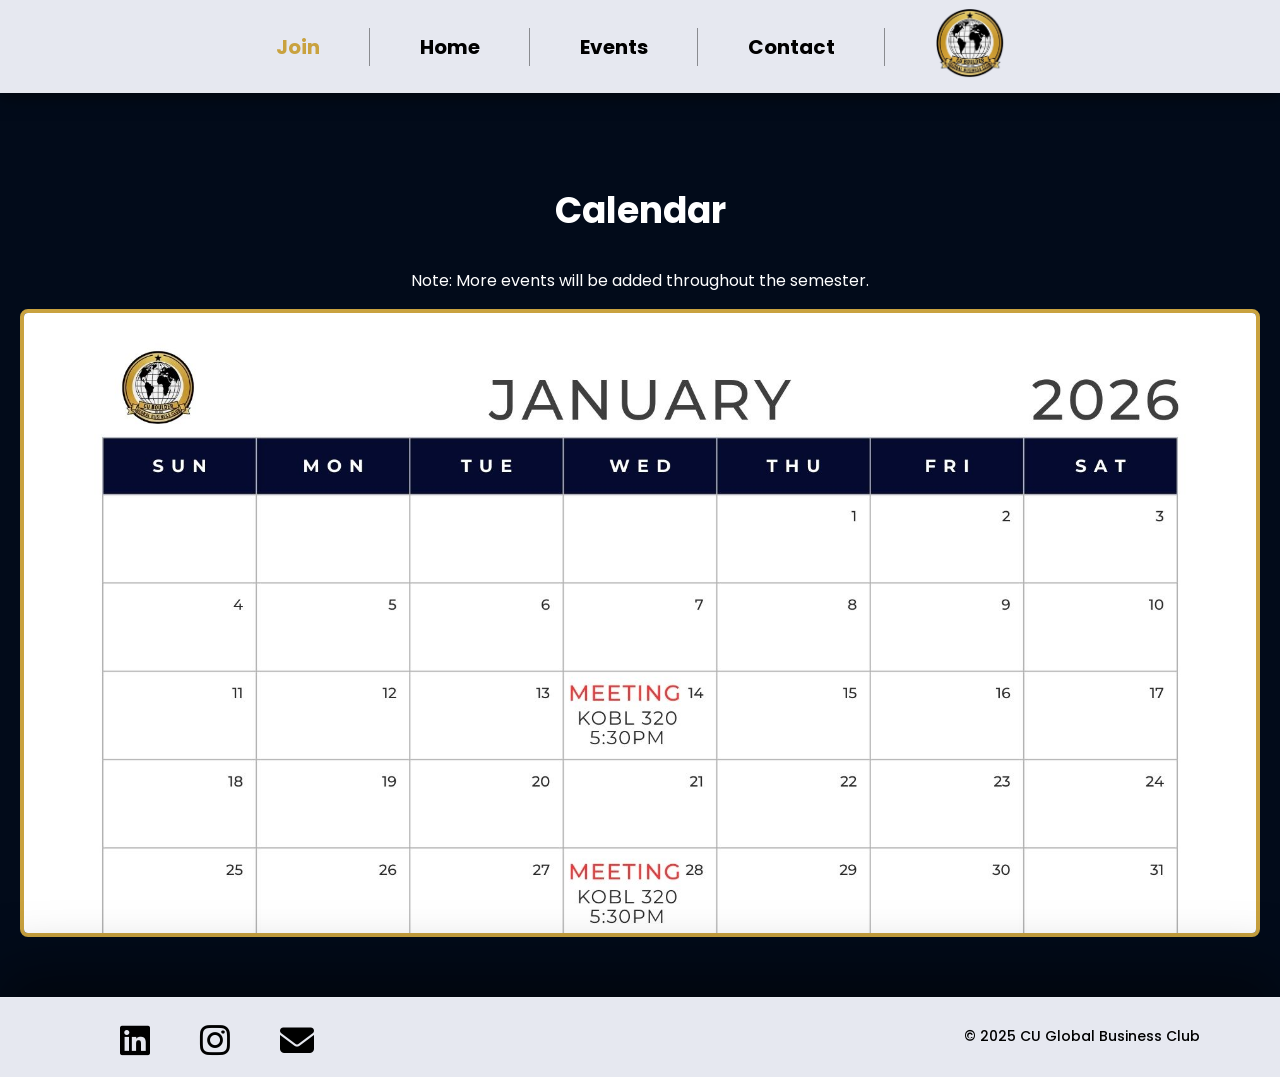
==== calendar.html @ 19621678 "Update calendar.html" ====
<!DOCTYPE html>
<html lang="en">
<head>
  <meta charset="UTF-8" />
  <meta name="viewport" content="width=device-width, initial-scale=1.0" />
  <title>Contact Us | Global Business Club</title>

  <!-- Google Fonts -->
  <link href="https://fonts.googleapis.com/css2?family=Poppins:wght@200&display=swap" rel="stylesheet">

  <!-- Font Awesome (kept for footer icons) -->
  <link rel="stylesheet" href="https://cdnjs.cloudflare.com/ajax/libs/font-awesome/6.5.0/css/all.min.css">

  <style>
    body {
      margin: 0;
      font-family: 'Poppins', sans-serif;
font-weight: 400; /* light */
      background-color: #020b1a;
    }

    /* ================= NAVBAR (UNCHANGED) ================= */
    /* NAV BAR */
   .navbar {
  background-color: #e6e8f0; /* white */
  padding: 8px 0;       /* enough padding for dropdown to clear? */
  overflow: visible;     /* IMPORTANT: allows dropdown to show outside nav */
  position: sticky;    
  top: 0; 
 z-index: 9999;
box-shadow: 0 4px 16px rgba(0, 0, 0, 0.5);
}


.navbar-items {
  list-style: none;
  margin: 0;
  padding: 0;
  display: flex;                 /* horizontal row */
  justify-content: center;       /* centers the row */
  align-items: center;           /* vertical alignment */
  gap: 100px;                     /* space between tabs + logo */
}

.navbar-items li {
  position: relative;
}

.navbar-items a {
  text-decoration: none;
  font-weight: 700;
  font-size: 20px;
  color: black;
/* Smooth hover transitions for all nav links */
  transition: opacity 0.2s ease, color 0.2s ease;
font-family: 'Poppins', sans-serif;

}

.navbar-items a.join {
  color: #c9a23f;
}

.navbar-items > li:hover > a {
  opacity: 0.65;
}

/* Vertical dividers between navbar items */
.navbar-items li:not(:last-child)::after {
  content: "";
  position: absolute;
  right: -50px;              /* half of gap (100px / 2) */
  top: 50%;
  transform: translateY(-50%);
  height: 38px;
  width: 1px;
  background-color: rgba(0, 0, 0, 0.4);
}

/* Dropdown menus */
.dropdown {
  display: none;
  position: absolute;
  top: 100%;
  left: 50%;
transform: translateX(-50%);
  background-color: #e6e8f0;
  min-width: 120px;
  box-shadow: 0 4px 8px rgba(0,0,0,0.1);
z-index: 10000;
pointer-events: auto;
}

.dropdown a {
  display: block;
  padding: 10px;
  font-size: 13px;
  color: black;
width: 100%;
box-sizing: border-box;
text-align: center;
  transition: color 0.2s ease, background-color 0.2s ease;
font-family: 'Poppins', sans-serif;
}

.dropdown a:hover {
color: #000000;       
background-color: #f5f7fa;
}

.navbar-items li:hover .dropdown {
  display: block;
}

/* Logo */
.navbar-items li.logo img {
  max-width: 70px;
  height: auto;
}


    /* ================= CALENDAR CONTENT ================= */
  .calendar-section {
  background-color: #020b1a;
  color: white;
  text-align: center;
  padding: 60px 20px;
}

.calendar-note {
  margin-top: 15px;
  font-size: 16px;
  color: #fff;
}

.calendar-section h1 {
  font-size: 36px;
  margin-bottom: 30px;
}

.calendar-container {
  max-height: 600px; /* controls the height of the scrollable box */
  overflow-y: auto;
  border: 4px solid #c9a23f; /* gold border */
  border-radius: 8px;
  padding: 10px;
  background-color: #fff; /* optional: white background for images */
  display: flex;
  flex-direction: column;
  gap: 10px; /* space between images */
}

.calendar-container img {
  width: 100%;
  height: auto;
  display: block;
}

    /* ================= FOOTER (UNCHANGED) ================= */
    .footer {
  background-color: #e6e8f0; /* white */
  color: black;
  padding: 40px 80px;
  display: flex;
  gap: 60px;
  align-items: center;
   box-shadow: 0 -25px 60px rgba(0, 0, 0, 0.5);
z-index: 2;
position: relative;
}

.footer-left {
  display: flex;
  gap: 50px;
 position: absolute;
  left: 120px;                 /* moves icons toward center */
  bottom: 10px;  
}

.footer-left a {
  color: black;
  font-size: 34px;
  transition: opacity 0.2s ease;
 cursor: pointer;
}

.footer-left a:hover {
  opacity: 0.65;
}

.footer-icons a:hover {
  opacity: 0.7;
}


.footer-right {
  position: absolute;
  right: 80px;
  bottom: 30px;

  font-size: 14px;
  font-weight: 500;
}


.fade-up {
  opacity: 0;
  transform: translateY(30px);
  transition: opacity 0.8s ease, transform 0.8s ease;
}

.fade-up.show {
  opacity: 1;
  transform: translateY(0);
}

footer::before {
  content: "";
  position: absolute;
  top: 0;
  left: 0;
  width: 100%;
  height: 1px;
  background: rgba(255, 255, 255, 0.2);
}

@media (max-width: 768px) {
  .navbar-items {
    flex-wrap: wrap;
    gap: 20px;
  }

  .navbar-items li:not(.logo)::after {
    display: none;
  }

  .navbar-items a {
    font-size: 16px;
  }

  .navbar-items li.logo img {
    max-width: 55px;
  }

  .dropdown {
    min-width: 140px;
  }

 .calendar-wrapper {
    height: 450px;
overflow: auto;
  }

.calendar-frame {
    width: 100%;
    height: 100%;
  }

  .calendar-wrapper iframe {
    width: 100%;
    height: 100%;
  }
.footer {
    flex-direction: column;
    padding: 30px 20px;
  }

  .footer-left {
    position: static;
    margin-bottom: 20px;
  }

  .footer-right {
    position: static;
    text-align: center;
  }

}

  </style>
</head>

<body>

<!-- NAV BAR -->
  <nav class="navbar">
  <ul class="navbar-items">
    <li>
  <a href="#" class="join">Join</a>
  <div class="dropdown">
    <a href="https://forms.gle/CNwmhtr8vVwqtjd76" target="_blank">Join Here</a>
  </div>
</li>
<li>
<a href="index.html">Home</a>
</li>
    <li>
      <a href="#">Events</a>
      <div class="dropdown">
        <a href="calendar.html">Calendar</a>
      </div>
    </li>
    <li>
      <a href="#" onclick="return false;">Contact</a>
      <div class="dropdown">
        <a href="contact-us.html">Contact Us</a>
        <a href="exec-board.html">Executive Board</a>
      </div>
    </li>
    <li class="logo">
      <img src="gbclogo.png" alt="Global Business Club Logo">
    </li>
  </ul>
</nav>

<!-- CALENDAR CONTENT -->
<section class="calendar-section">
  <h1>Calendar</h1>
<p class="calendar-note">
    Note: More events will be added throughout the semester.
  </p>
  <div class="calendar-container">
    <img src="calimages/calendar-january.jpg" alt="January">
    <img src="calimages/calendar-february.jpg" alt="February">
    <img src="calimages/calendar-march.jpg" alt="March">
    <img src="calimages/calendar-april.jpg" alt="April">
  </div>

</section>



<!-- FOOTER -->
<footer class="footer">
  <div class="footer-left">
    <a href="https://www.linkedin.com/company/global-business-club-cu-boulder/posts/?feedView=all" target="_blank">
      <i class="fa-brands fa-linkedin"></i>
    </a>

    <a href="https://www.instagram.com/globalbusinesscu/" target="_blank">
      <i class="fa-brands fa-instagram"></i>
    </a>

    <a href="mailto:global.business@colorado.edu">
      <i class="fa-solid fa-envelope"></i>
    </a>
  </div>

  <div class="footer-right">
    © 2025 CU Global Business Club
  </div>
</footer>

<script>
  const form = document.getElementById('contactForm');
  const thankYou = document.getElementById('thank-you');

  form.addEventListener('submit', function(e) {
    e.preventDefault(); // stop the page from reloading

    const formData = new FormData(form);

    fetch('https://formspree.io/f/xojvgvbp', {
      method: 'POST',
      body: formData,
      headers: {
        'Accept': 'application/json'
      }
    })
    .then(response => {
      if (response.ok) {
        thankYou.style.display = 'block'; // show thank you message
        form.reset(); // clear the fields
      } else {
        alert("Oops! There was a problem submitting your form.");
      }
    })
    .catch(error => {
      alert("Oops! There was a problem submitting your form.");
    });
  });
</script>


</body>
</html>
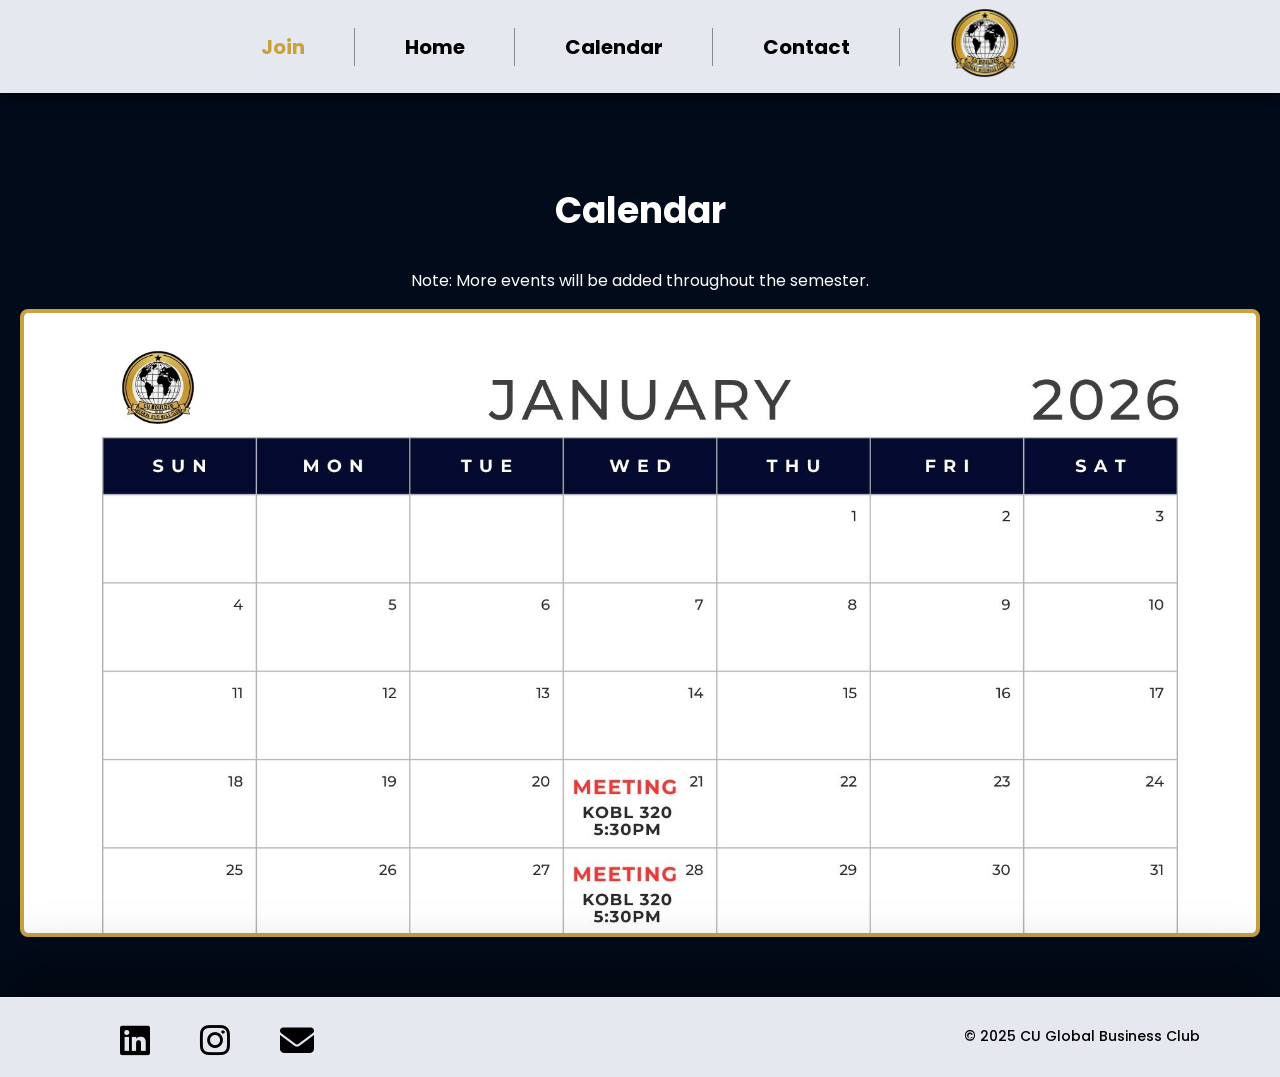
==== commit f5129fa0: "Update calendar.html" ====
--- a/calendar.html
+++ b/calendar.html
@@ -10,6 +10,8 @@
 
   <!-- Font Awesome (kept for footer icons) -->
   <link rel="stylesheet" href="https://cdnjs.cloudflare.com/ajax/libs/font-awesome/6.5.0/css/all.min.css">
+
+<link rel="icon" type="image/png" href="gbclogo.png">
 
   <style>
     body {
@@ -295,11 +297,8 @@
 <a href="index.html">Home</a>
 </li>
     <li>
-      <a href="#">Events</a>
-      <div class="dropdown">
-        <a href="calendar.html">Calendar</a>
-      </div>
-    </li>
+      <a href="calendar.html">Calendar</a>
+        </li>
     <li>
       <a href="#" onclick="return false;">Contact</a>
       <div class="dropdown">
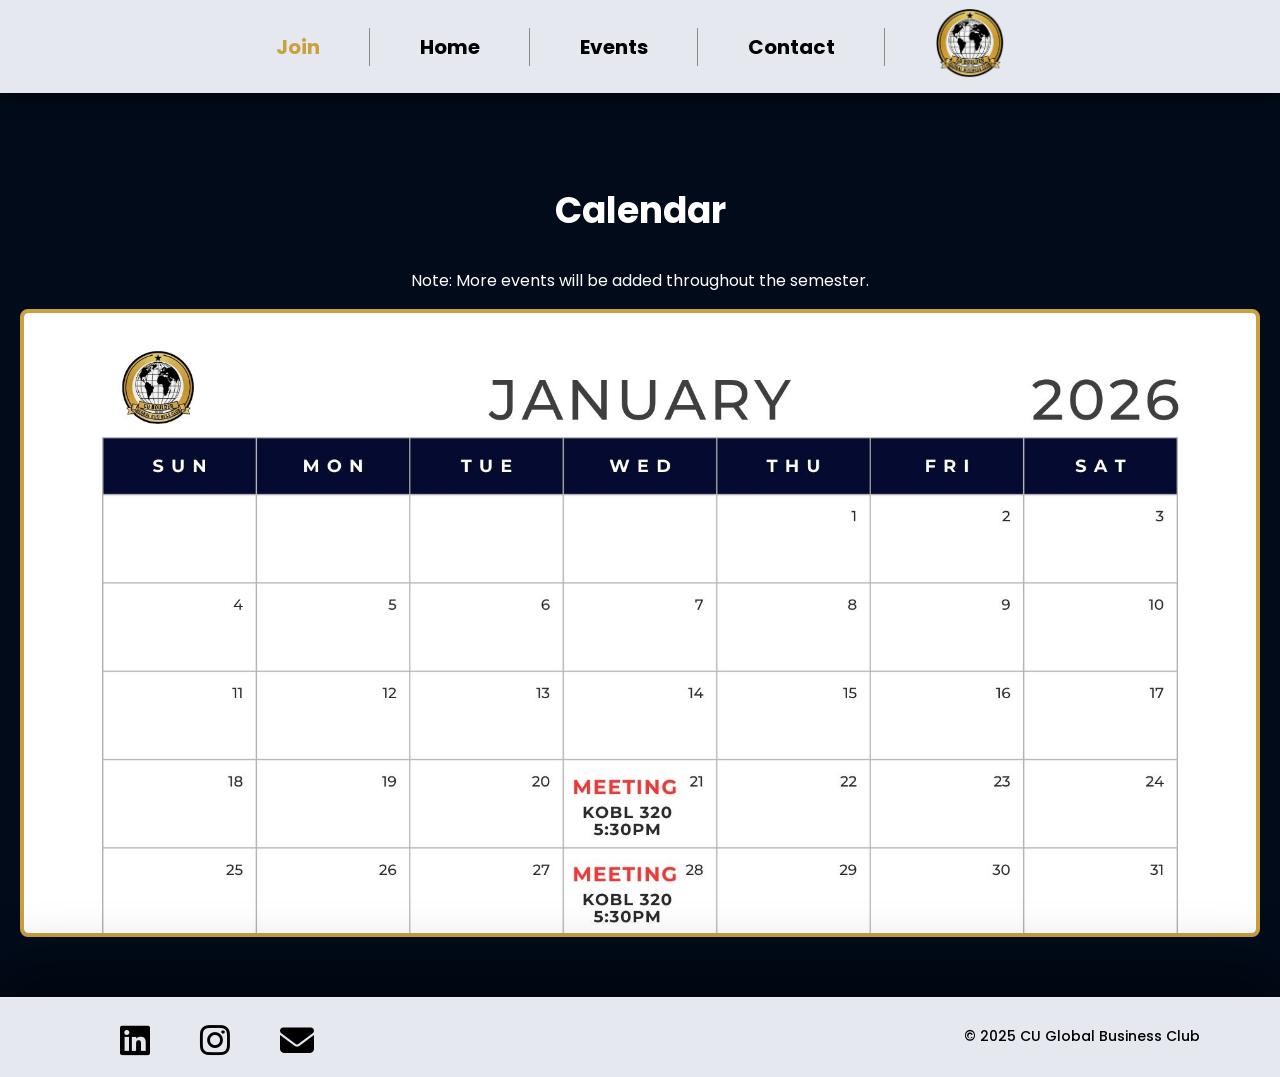
==== commit e9c1257c: "Update calendar.html" ====
--- a/calendar.html
+++ b/calendar.html
@@ -297,7 +297,10 @@
 <a href="index.html">Home</a>
 </li>
     <li>
-      <a href="calendar.html">Calendar</a>
+      <a href="#">Events</a>      
+      <div class="dropdown">
+        <a href="calendar.html">Calendar</a>
+      </div>
         </li>
     <li>
       <a href="#" onclick="return false;">Contact</a>
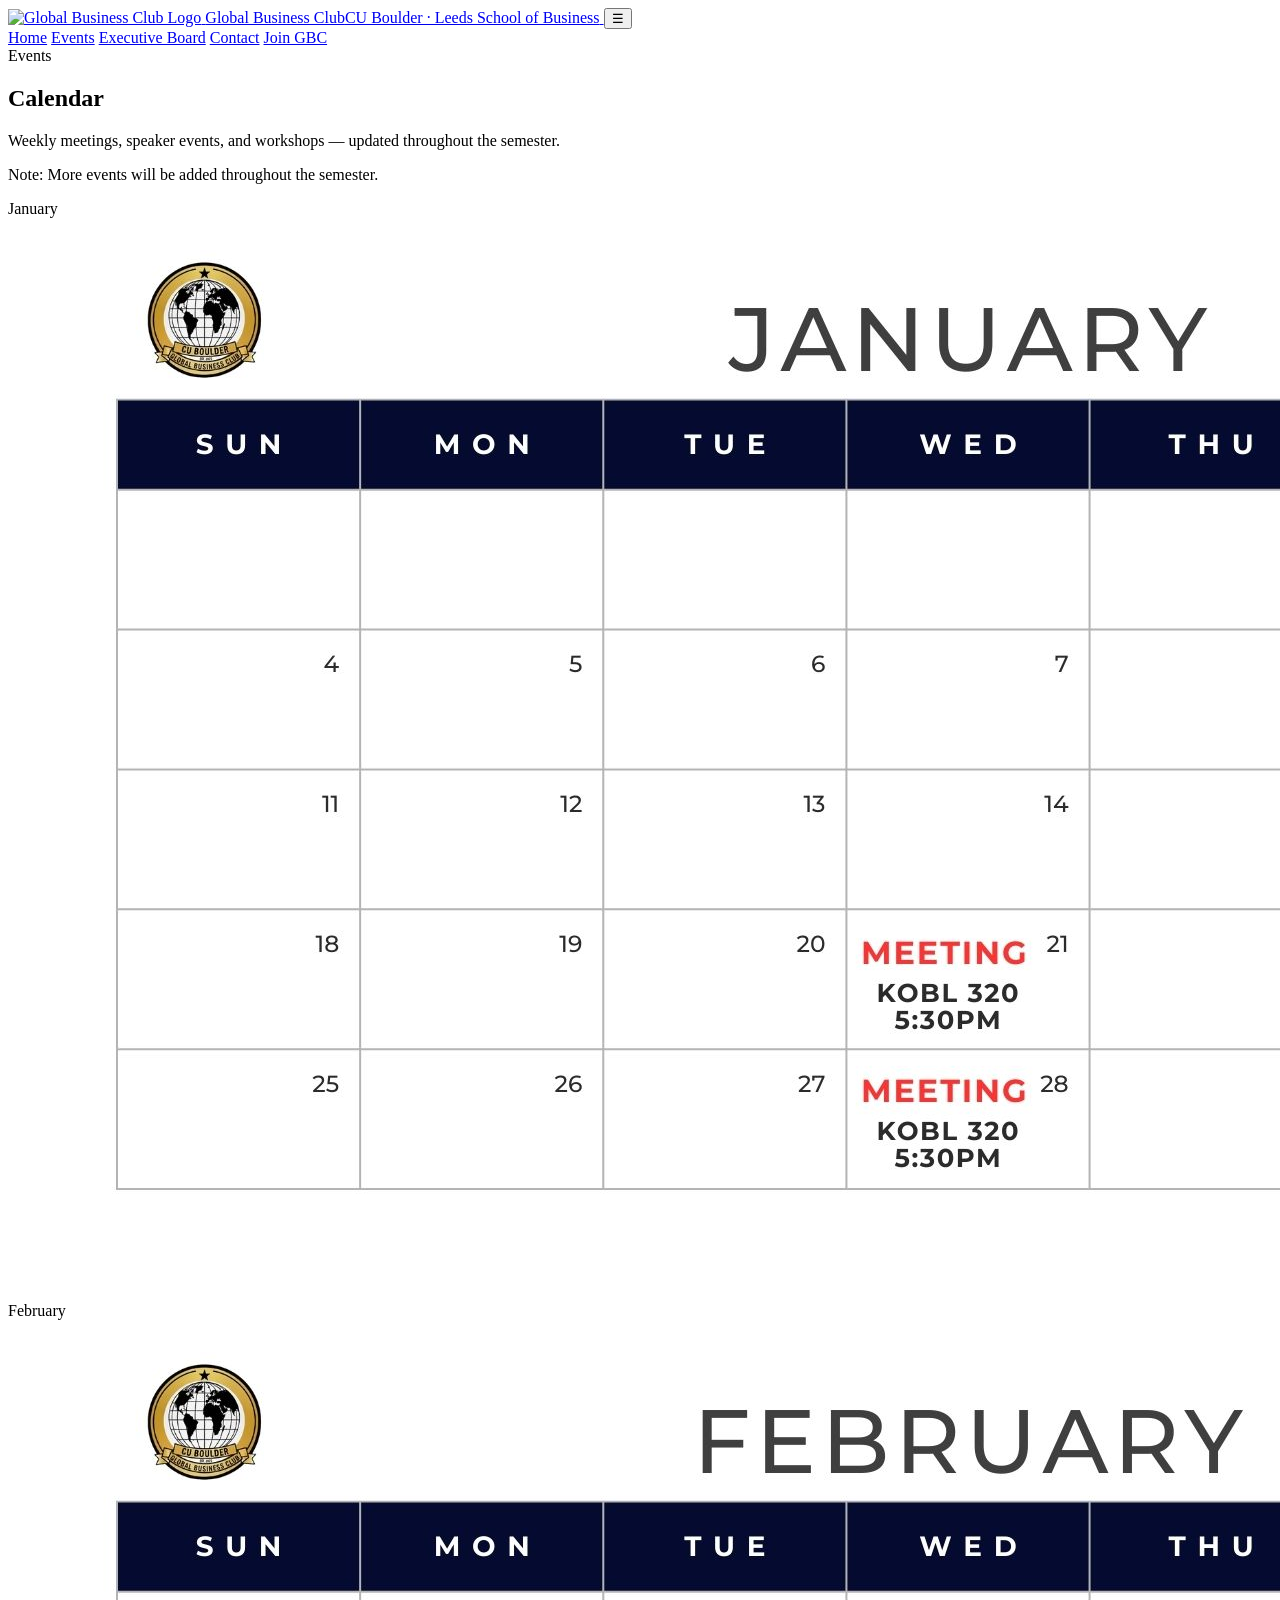
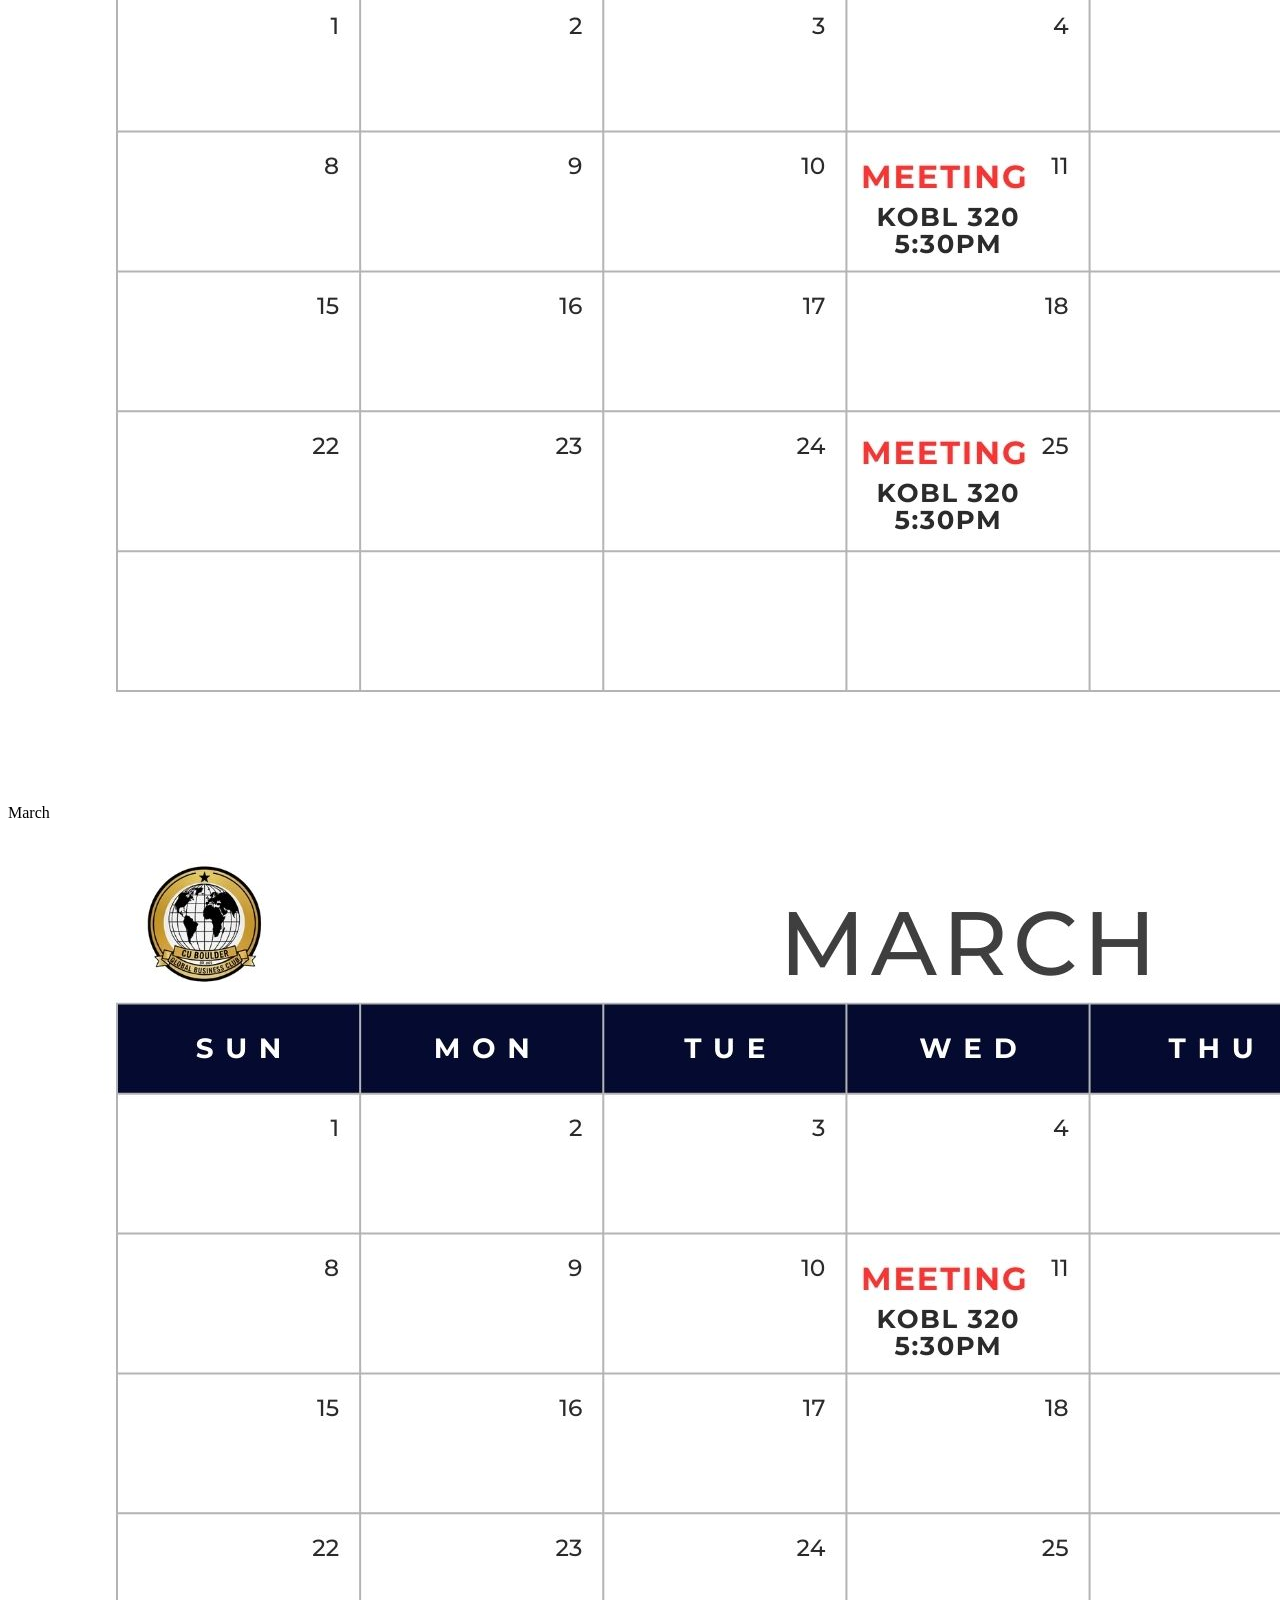
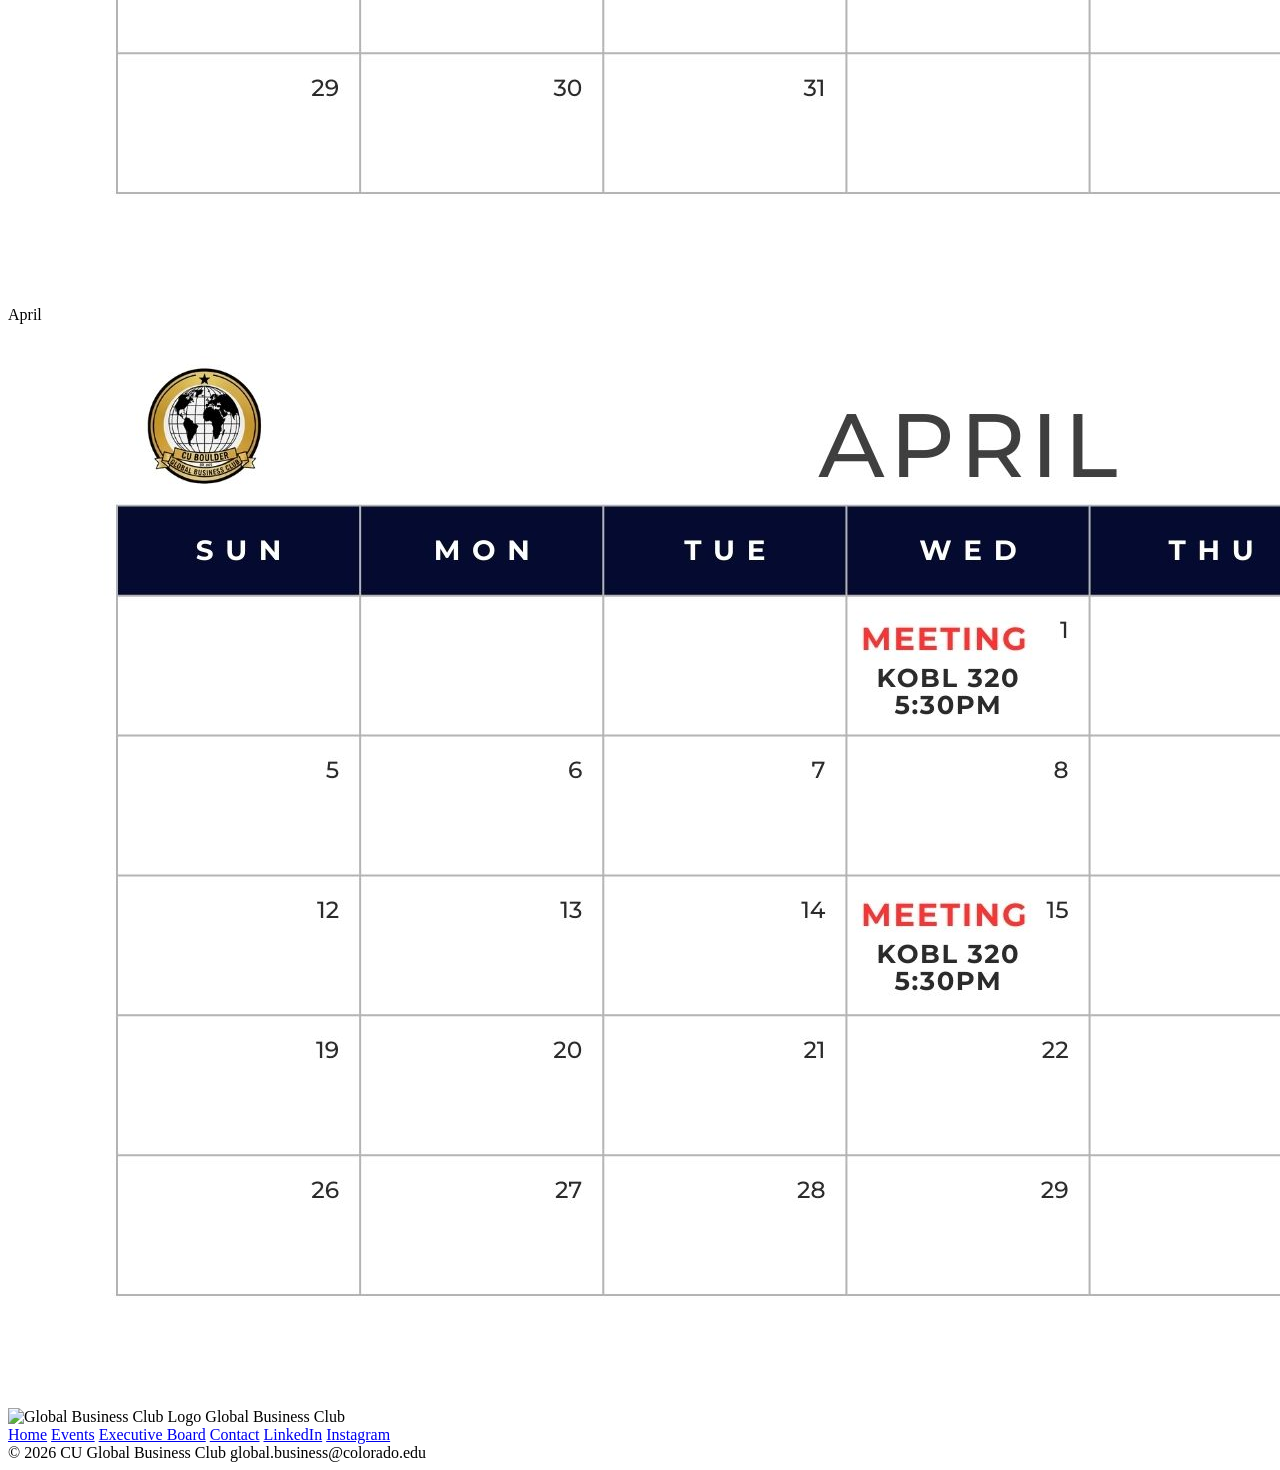
==== commit b7bc11b5: "Update calendar.html" ====
--- a/calendar.html
+++ b/calendar.html
@@ -1,391 +1,86 @@
 <!DOCTYPE html>
 <html lang="en">
 <head>
-  <meta charset="UTF-8" />
-  <meta name="viewport" content="width=device-width, initial-scale=1.0" />
-  <title>Contact Us | Global Business Club</title>
-
-  <!-- Google Fonts -->
-  <link href="https://fonts.googleapis.com/css2?family=Poppins:wght@200&display=swap" rel="stylesheet">
-
-  <!-- Font Awesome (kept for footer icons) -->
-  <link rel="stylesheet" href="https://cdnjs.cloudflare.com/ajax/libs/font-awesome/6.5.0/css/all.min.css">
-
-<link rel="icon" type="image/png" href="gbclogo.png">
-
-  <style>
-    body {
-      margin: 0;
-      font-family: 'Poppins', sans-serif;
-font-weight: 400; /* light */
-      background-color: #020b1a;
-    }
-
-    /* ================= NAVBAR (UNCHANGED) ================= */
-    /* NAV BAR */
-   .navbar {
-  background-color: #e6e8f0; /* white */
-  padding: 8px 0;       /* enough padding for dropdown to clear? */
-  overflow: visible;     /* IMPORTANT: allows dropdown to show outside nav */
-  position: sticky;    
-  top: 0; 
- z-index: 9999;
-box-shadow: 0 4px 16px rgba(0, 0, 0, 0.5);
-}
-
-
-.navbar-items {
-  list-style: none;
-  margin: 0;
-  padding: 0;
-  display: flex;                 /* horizontal row */
-  justify-content: center;       /* centers the row */
-  align-items: center;           /* vertical alignment */
-  gap: 100px;                     /* space between tabs + logo */
-}
-
-.navbar-items li {
-  position: relative;
-}
-
-.navbar-items a {
-  text-decoration: none;
-  font-weight: 700;
-  font-size: 20px;
-  color: black;
-/* Smooth hover transitions for all nav links */
-  transition: opacity 0.2s ease, color 0.2s ease;
-font-family: 'Poppins', sans-serif;
-
-}
-
-.navbar-items a.join {
-  color: #c9a23f;
-}
-
-.navbar-items > li:hover > a {
-  opacity: 0.65;
-}
-
-/* Vertical dividers between navbar items */
-.navbar-items li:not(:last-child)::after {
-  content: "";
-  position: absolute;
-  right: -50px;              /* half of gap (100px / 2) */
-  top: 50%;
-  transform: translateY(-50%);
-  height: 38px;
-  width: 1px;
-  background-color: rgba(0, 0, 0, 0.4);
-}
-
-/* Dropdown menus */
-.dropdown {
-  display: none;
-  position: absolute;
-  top: 100%;
-  left: 50%;
-transform: translateX(-50%);
-  background-color: #e6e8f0;
-  min-width: 120px;
-  box-shadow: 0 4px 8px rgba(0,0,0,0.1);
-z-index: 10000;
-pointer-events: auto;
-}
-
-.dropdown a {
-  display: block;
-  padding: 10px;
-  font-size: 13px;
-  color: black;
-width: 100%;
-box-sizing: border-box;
-text-align: center;
-  transition: color 0.2s ease, background-color 0.2s ease;
-font-family: 'Poppins', sans-serif;
-}
-
-.dropdown a:hover {
-color: #000000;       
-background-color: #f5f7fa;
-}
-
-.navbar-items li:hover .dropdown {
-  display: block;
-}
-
-/* Logo */
-.navbar-items li.logo img {
-  max-width: 70px;
-  height: auto;
-}
-
-
-    /* ================= CALENDAR CONTENT ================= */
-  .calendar-section {
-  background-color: #020b1a;
-  color: white;
-  text-align: center;
-  padding: 60px 20px;
-}
-
-.calendar-note {
-  margin-top: 15px;
-  font-size: 16px;
-  color: #fff;
-}
-
-.calendar-section h1 {
-  font-size: 36px;
-  margin-bottom: 30px;
-}
-
-.calendar-container {
-  max-height: 600px; /* controls the height of the scrollable box */
-  overflow-y: auto;
-  border: 4px solid #c9a23f; /* gold border */
-  border-radius: 8px;
-  padding: 10px;
-  background-color: #fff; /* optional: white background for images */
-  display: flex;
-  flex-direction: column;
-  gap: 10px; /* space between images */
-}
-
-.calendar-container img {
-  width: 100%;
-  height: auto;
-  display: block;
-}
-
-    /* ================= FOOTER (UNCHANGED) ================= */
-    .footer {
-  background-color: #e6e8f0; /* white */
-  color: black;
-  padding: 40px 80px;
-  display: flex;
-  gap: 60px;
-  align-items: center;
-   box-shadow: 0 -25px 60px rgba(0, 0, 0, 0.5);
-z-index: 2;
-position: relative;
-}
-
-.footer-left {
-  display: flex;
-  gap: 50px;
- position: absolute;
-  left: 120px;                 /* moves icons toward center */
-  bottom: 10px;  
-}
-
-.footer-left a {
-  color: black;
-  font-size: 34px;
-  transition: opacity 0.2s ease;
- cursor: pointer;
-}
-
-.footer-left a:hover {
-  opacity: 0.65;
-}
-
-.footer-icons a:hover {
-  opacity: 0.7;
-}
-
-
-.footer-right {
-  position: absolute;
-  right: 80px;
-  bottom: 30px;
-
-  font-size: 14px;
-  font-weight: 500;
-}
-
-
-.fade-up {
-  opacity: 0;
-  transform: translateY(30px);
-  transition: opacity 0.8s ease, transform 0.8s ease;
-}
-
-.fade-up.show {
-  opacity: 1;
-  transform: translateY(0);
-}
-
-footer::before {
-  content: "";
-  position: absolute;
-  top: 0;
-  left: 0;
-  width: 100%;
-  height: 1px;
-  background: rgba(255, 255, 255, 0.2);
-}
-
-@media (max-width: 768px) {
-  .navbar-items {
-    flex-wrap: wrap;
-    gap: 20px;
-  }
-
-  .navbar-items li:not(.logo)::after {
-    display: none;
-  }
-
-  .navbar-items a {
-    font-size: 16px;
-  }
-
-  .navbar-items li.logo img {
-    max-width: 55px;
-  }
-
-  .dropdown {
-    min-width: 140px;
-  }
-
- .calendar-wrapper {
-    height: 450px;
-overflow: auto;
-  }
-
-.calendar-frame {
-    width: 100%;
-    height: 100%;
-  }
-
-  .calendar-wrapper iframe {
-    width: 100%;
-    height: 100%;
-  }
-.footer {
-    flex-direction: column;
-    padding: 30px 20px;
-  }
-
-  .footer-left {
-    position: static;
-    margin-bottom: 20px;
-  }
-
-  .footer-right {
-    position: static;
-    text-align: center;
-  }
-
-}
-
-  </style>
+<meta charset="UTF-8">
+<meta name="viewport" content="width=device-width, initial-scale=1.0">
+<title>Calendar | Global Business Club</title>
+<link rel="stylesheet" href="styles.css">
 </head>
-
 <body>
 
-<!-- NAV BAR -->
-  <nav class="navbar">
-  <ul class="navbar-items">
-    <li>
-  <a href="#" class="join">Join</a>
-  <div class="dropdown">
-    <a href="https://forms.gle/CNwmhtr8vVwqtjd76" target="_blank">Join Here</a>
+<header class="site-header">
+  <nav class="nav">
+    <a href="index.html" class="nav-brand">
+      <img src="images/gbc-logo.png" alt="Global Business Club Logo">
+      <span class="nav-brand-text">Global Business Club<span>CU Boulder · Leeds School of Business</span></span>
+    </a>
+    <button class="nav-toggle" aria-label="Toggle menu" onclick="document.querySelector('.nav-links').classList.toggle('open')">&#9776;</button>
+    <div class="nav-links">
+      <a href="index.html">Home</a>
+      <a href="calendar.html" class="current">Events</a>
+      <a href="exec-board.html">Executive Board</a>
+      <a href="contact-us.html">Contact</a>
+      <a href="https://forms.gle/CNwmhtr8vVwqtjd76" class="btn-join">Join GBC</a>
+    </div>
+  </nav>
+</header>
+
+<section class="page-hero">
+  <div class="grid-texture"></div>
+  <div class="container page-hero-inner">
+    <div class="eyebrow">Events</div>
+    <h1>Calendar</h1>
+    <p>Weekly meetings, speaker events, and workshops — updated throughout the semester.</p>
   </div>
-</li>
-<li>
-<a href="index.html">Home</a>
-</li>
-    <li>
-      <a href="#">Events</a>      
-      <div class="dropdown">
-        <a href="calendar.html">Calendar</a>
-      </div>
-        </li>
-    <li>
-      <a href="#" onclick="return false;">Contact</a>
-      <div class="dropdown">
-        <a href="contact-us.html">Contact Us</a>
-        <a href="exec-board.html">Executive Board</a>
-      </div>
-    </li>
-    <li class="logo">
-      <img src="gbclogo.png" alt="Global Business Club Logo">
-    </li>
-  </ul>
-</nav>
-
-<!-- CALENDAR CONTENT -->
-<section class="calendar-section">
-  <h1>Calendar</h1>
-<p class="calendar-note">
-    Note: More events will be added throughout the semester.
-  </p>
-  <div class="calendar-container">
-    <img src="calimages/calendar-january.jpg" alt="January">
-    <img src="calimages/calendar-february.jpg" alt="February">
-    <img src="calimages/calendar-march.jpg" alt="March">
-    <img src="calimages/calendar-april.jpg" alt="April">
-  </div>
-
 </section>
 
+<section>
+  <div class="container">
+    <p class="cal-note">Note: More events will be added throughout the semester.</p>
 
+    <div class="cal-grid">
+      <div class="cal-card">
+        <div class="cal-card-label">January</div>
+        <img src="calimages/calendar-january.jpg" alt="January calendar">
+      </div>
+      <div class="cal-card">
+        <div class="cal-card-label">February</div>
+        <img src="calimages/calendar-february.jpg" alt="February calendar">
+      </div>
+      <div class="cal-card">
+        <div class="cal-card-label">March</div>
+        <img src="calimages/calendar-march.jpg" alt="March calendar">
+      </div>
+      <div class="cal-card">
+        <div class="cal-card-label">April</div>
+        <img src="calimages/calendar-april.jpg" alt="April calendar">
+      </div>
+    </div>
+  </div>
+</section>
 
-<!-- FOOTER -->
-<footer class="footer">
-  <div class="footer-left">
-    <a href="https://www.linkedin.com/company/global-business-club-cu-boulder/posts/?feedView=all" target="_blank">
-      <i class="fa-brands fa-linkedin"></i>
-    </a>
-
-    <a href="https://www.instagram.com/globalbusinesscu/" target="_blank">
-      <i class="fa-brands fa-instagram"></i>
-    </a>
-
-    <a href="mailto:global.business@colorado.edu">
-      <i class="fa-solid fa-envelope"></i>
-    </a>
-  </div>
-
-  <div class="footer-right">
-    © 2025 CU Global Business Club
+<footer class="site-footer">
+  <div class="container">
+    <div class="footer-top">
+      <div class="footer-brand">
+        <img src="images/gbc-logo.png" alt="Global Business Club Logo">
+        <span class="footer-brand-text">Global Business Club</span>
+      </div>
+      <div class="footer-links">
+        <a href="index.html">Home</a>
+        <a href="calendar.html">Events</a>
+        <a href="exec-board.html">Executive Board</a>
+        <a href="contact-us.html">Contact</a>
+        <a href="https://www.linkedin.com/company/global-business-club-cu-boulder/posts/?feedView=all">LinkedIn</a>
+        <a href="https://www.instagram.com/globalbusinesscu/">Instagram</a>
+      </div>
+    </div>
+    <div class="footer-bottom">
+      <span>&copy; 2026 CU Global Business Club</span>
+      <span>global.business@colorado.edu</span>
+    </div>
   </div>
 </footer>
 
-<script>
-  const form = document.getElementById('contactForm');
-  const thankYou = document.getElementById('thank-you');
-
-  form.addEventListener('submit', function(e) {
-    e.preventDefault(); // stop the page from reloading
-
-    const formData = new FormData(form);
-
-    fetch('https://formspree.io/f/xojvgvbp', {
-      method: 'POST',
-      body: formData,
-      headers: {
-        'Accept': 'application/json'
-      }
-    })
-    .then(response => {
-      if (response.ok) {
-        thankYou.style.display = 'block'; // show thank you message
-        form.reset(); // clear the fields
-      } else {
-        alert("Oops! There was a problem submitting your form.");
-      }
-    })
-    .catch(error => {
-      alert("Oops! There was a problem submitting your form.");
-    });
-  });
-</script>
-
-
 </body>
 </html>
-
-
-
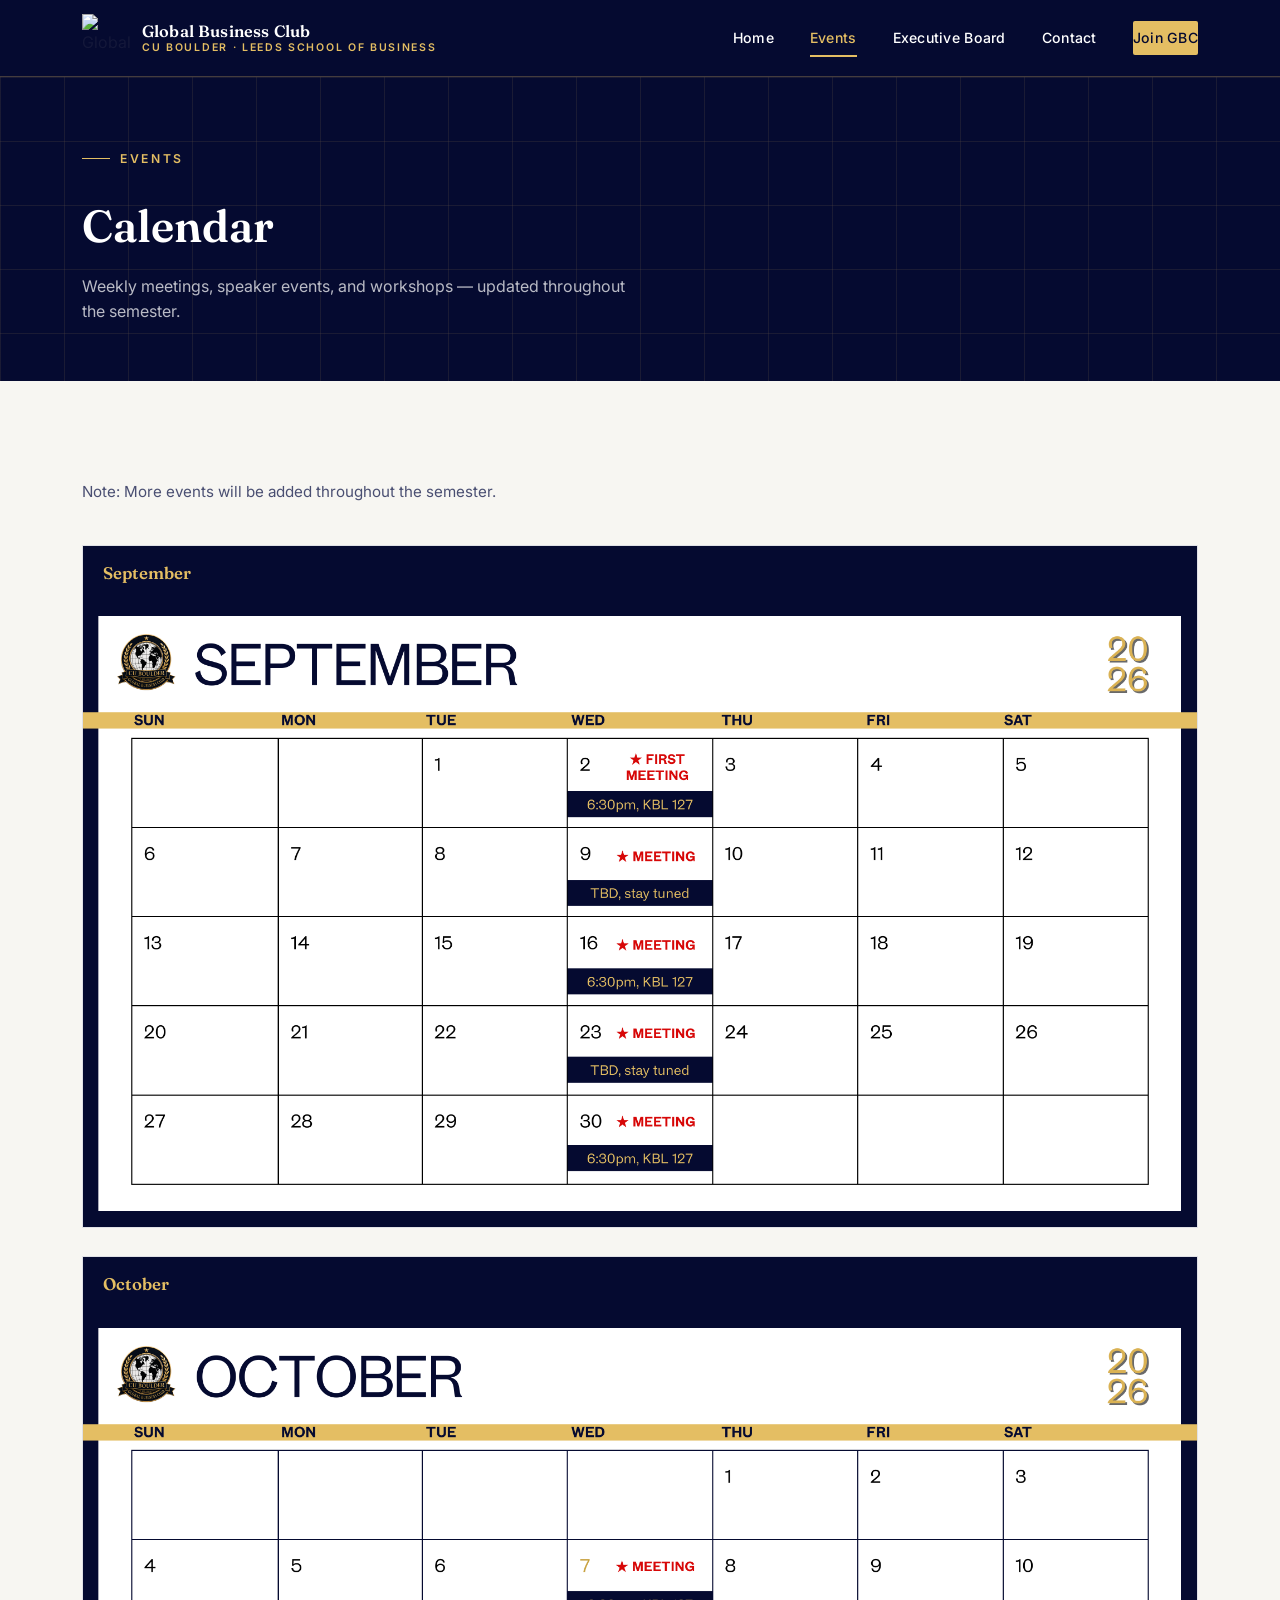
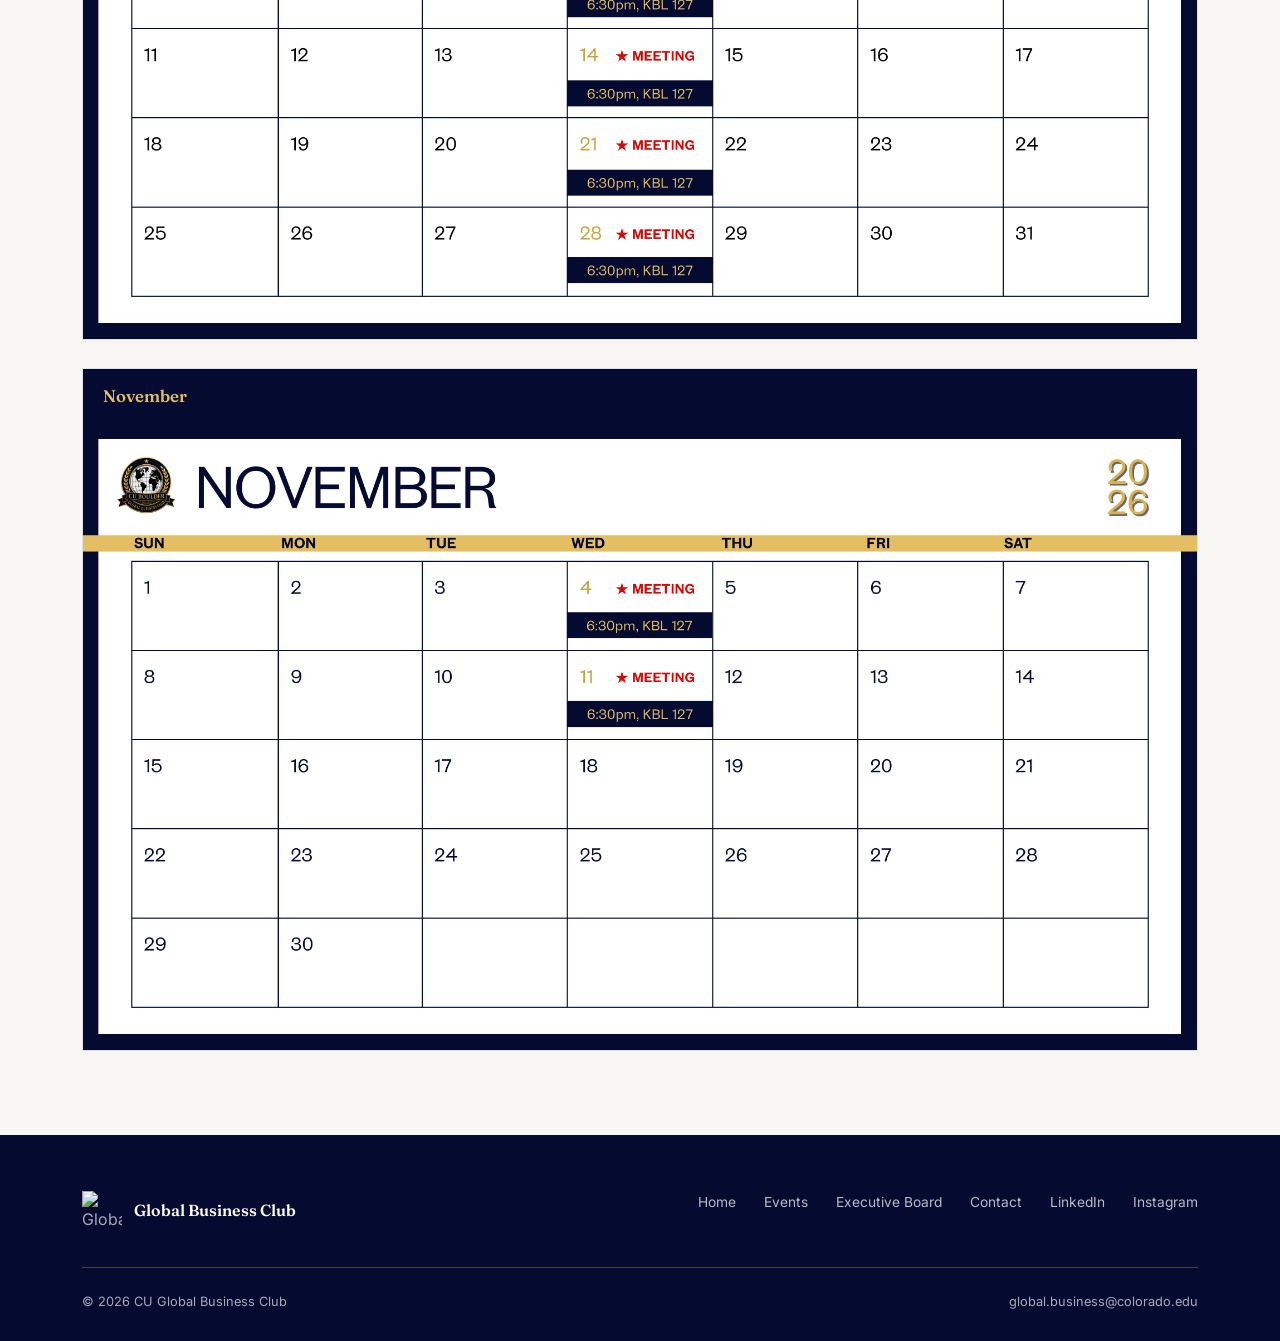
==== commit e3bce691: "Update calendar.html" ====
--- a/calendar.html
+++ b/calendar.html
@@ -40,20 +40,16 @@
 
     <div class="cal-grid">
       <div class="cal-card">
-        <div class="cal-card-label">January</div>
-        <img src="calimages/calendar-january.jpg" alt="January calendar">
+        <div class="cal-card-label">September</div>
+        <img src="calimages/calendar-september.png" alt="September 2026 calendar">
       </div>
       <div class="cal-card">
-        <div class="cal-card-label">February</div>
-        <img src="calimages/calendar-february.jpg" alt="February calendar">
+        <div class="cal-card-label">October</div>
+        <img src="calimages/calendar-october.png" alt="October 2026 calendar">
       </div>
       <div class="cal-card">
-        <div class="cal-card-label">March</div>
-        <img src="calimages/calendar-march.jpg" alt="March calendar">
-      </div>
-      <div class="cal-card">
-        <div class="cal-card-label">April</div>
-        <img src="calimages/calendar-april.jpg" alt="April calendar">
+        <div class="cal-card-label">November</div>
+        <img src="calimages/calendar-november.png" alt="November 2026 calendar">
       </div>
     </div>
   </div>
--- a/styles.css
+++ b/styles.css
@@ -0,0 +1,681 @@
+/* ============================================
+   Global Business Club — CU Boulder
+   Design system: navy/gold, sleek corporate
+   ============================================ */
+
+@import url('https://fonts.googleapis.com/css2?family=Fraunces:opsz,wght@9..144,400;9..144,500;9..144,600;9..144,700&family=Inter:wght@400;500;600;700&display=swap');
+
+:root {
+  --navy: #050a30;
+  --navy-light: #0d1650;
+  --navy-pale: #131c5c;
+  --gold: #e4be63;
+  --gold-dark: #c9a04d;
+  --gold-pale: #f3e4c2;
+  --white: #ffffff;
+  --off-white: #f7f6f2;
+  --ink: #14183a;
+  --ink-soft: #4a4f72;
+  --line: rgba(5, 10, 48, 0.12);
+  --line-on-dark: rgba(228, 190, 99, 0.28);
+
+  --font-display: 'Fraunces', Georgia, serif;
+  --font-body: 'Inter', -apple-system, BlinkMacSystemFont, 'Segoe UI', sans-serif;
+
+  --container: 1180px;
+}
+
+* { box-sizing: border-box; }
+
+html { scroll-behavior: smooth; }
+
+body {
+  margin: 0;
+  font-family: var(--font-body);
+  color: var(--ink);
+  background: var(--off-white);
+  -webkit-font-smoothing: antialiased;
+  line-height: 1.6;
+}
+
+img { max-width: 100%; display: block; }
+
+a { color: inherit; text-decoration: none; }
+
+.container {
+  max-width: var(--container);
+  margin: 0 auto;
+  padding: 0 32px;
+}
+
+/* ---------- Latitude/longitude grid motif ---------- */
+/* A quiet nod to the globe on the crest — used as a background texture, never decoration for its own sake */
+.grid-texture {
+  position: absolute;
+  inset: 0;
+  background-image:
+    linear-gradient(var(--line-on-dark) 1px, transparent 1px),
+    linear-gradient(90deg, var(--line-on-dark) 1px, transparent 1px);
+  background-size: 64px 64px;
+  opacity: 0.35;
+  pointer-events: none;
+}
+
+/* ---------- Header / Nav ---------- */
+.site-header {
+  background: var(--navy);
+  position: sticky;
+  top: 0;
+  z-index: 100;
+  border-bottom: 1px solid var(--line-on-dark);
+}
+
+.nav {
+  display: flex;
+  align-items: center;
+  justify-content: space-between;
+  padding: 14px 32px;
+  max-width: var(--container);
+  margin: 0 auto;
+}
+
+.nav-brand {
+  display: flex;
+  align-items: center;
+  gap: 12px;
+}
+
+.nav-brand img {
+  height: 48px;
+  width: 48px;
+  object-fit: contain;
+}
+
+.nav-brand-text {
+  font-family: var(--font-display);
+  color: var(--white);
+  font-size: 1.02rem;
+  line-height: 1.15;
+  font-weight: 600;
+  letter-spacing: 0.01em;
+}
+
+.nav-brand-text span {
+  display: block;
+  font-family: var(--font-body);
+  font-size: 0.66rem;
+  color: var(--gold);
+  letter-spacing: 0.16em;
+  text-transform: uppercase;
+  font-weight: 600;
+  margin-top: 2px;
+}
+
+.nav-links {
+  display: flex;
+  align-items: center;
+  gap: 36px;
+}
+
+.nav-links a {
+  color: var(--white);
+  font-size: 0.88rem;
+  font-weight: 500;
+  letter-spacing: 0.02em;
+  position: relative;
+  padding: 6px 0;
+  transition: color 0.2s ease;
+}
+
+.nav-links a:hover { color: var(--gold); }
+
+.nav-links a.current { color: var(--gold); }
+
+.nav-links a.current::after {
+  content: '';
+  position: absolute;
+  left: 0; right: 0; bottom: -2px;
+  height: 2px;
+  background: var(--gold);
+}
+
+.btn-join {
+  background: var(--gold);
+  color: var(--navy) !important;
+  padding: 10px 26px;
+  border-radius: 2px;
+  font-weight: 600;
+  font-size: 0.84rem;
+  letter-spacing: 0.03em;
+  white-space: nowrap;
+  transition: background 0.2s ease, transform 0.2s ease;
+}
+
+.btn-join:hover {
+  background: var(--white);
+  transform: translateY(-1px);
+}
+
+.nav-toggle {
+  display: none;
+  background: none;
+  border: none;
+  color: var(--white);
+  font-size: 1.6rem;
+  cursor: pointer;
+}
+
+/* ---------- Hero ---------- */
+.hero {
+  position: relative;
+  background: var(--navy);
+  color: var(--white);
+  overflow: hidden;
+  padding: 96px 0 88px;
+}
+
+.hero-inner {
+  position: relative;
+  z-index: 2;
+  max-width: 720px;
+}
+
+.eyebrow {
+  display: inline-flex;
+  align-items: center;
+  gap: 10px;
+  color: var(--gold);
+  font-size: 0.76rem;
+  letter-spacing: 0.22em;
+  text-transform: uppercase;
+  font-weight: 600;
+  margin-bottom: 22px;
+}
+
+.eyebrow::before {
+  content: '';
+  width: 28px;
+  height: 1px;
+  background: var(--gold);
+}
+
+.hero h1 {
+  font-family: var(--font-display);
+  font-size: clamp(2.4rem, 5vw, 3.6rem);
+  font-weight: 600;
+  line-height: 1.1;
+  margin: 0 0 22px;
+}
+
+.hero h1 em {
+  font-style: italic;
+  color: var(--gold);
+}
+
+.hero p.lede {
+  font-size: 1.08rem;
+  color: rgba(255,255,255,0.78);
+  max-width: 560px;
+  margin: 0 0 34px;
+}
+
+.hero-actions {
+  display: flex;
+  gap: 16px;
+  flex-wrap: wrap;
+}
+
+.btn-primary {
+  background: var(--gold);
+  color: var(--navy);
+  padding: 14px 28px;
+  border-radius: 2px;
+  font-weight: 600;
+  font-size: 0.92rem;
+  display: inline-block;
+  transition: transform 0.2s ease, background 0.2s ease;
+}
+
+.btn-primary:hover { background: var(--white); transform: translateY(-2px); }
+
+.btn-secondary {
+  border: 1px solid rgba(255,255,255,0.32);
+  color: var(--white);
+  padding: 14px 28px;
+  border-radius: 2px;
+  font-weight: 500;
+  font-size: 0.92rem;
+  display: inline-block;
+  transition: border-color 0.2s ease, background 0.2s ease;
+}
+
+.btn-secondary:hover {
+  border-color: var(--gold);
+  background: rgba(228,190,99,0.08);
+}
+
+/* ---------- Section basics ---------- */
+section { padding: 84px 0; }
+
+.section-label {
+  display: flex;
+  align-items: center;
+  gap: 12px;
+  color: var(--gold-dark);
+  font-size: 0.76rem;
+  letter-spacing: 0.2em;
+  text-transform: uppercase;
+  font-weight: 700;
+  margin-bottom: 18px;
+}
+
+.section-label::before {
+  content: '';
+  width: 22px;
+  height: 1px;
+  background: var(--gold-dark);
+}
+
+h2.section-title {
+  font-family: var(--font-display);
+  font-size: clamp(1.8rem, 3vw, 2.5rem);
+  font-weight: 600;
+  color: var(--navy);
+  margin: 0 0 20px;
+  line-height: 1.2;
+}
+
+.two-col {
+  display: grid;
+  grid-template-columns: 1.05fr 0.95fr;
+  gap: 64px;
+  align-items: center;
+}
+
+.about-copy p {
+  color: var(--ink-soft);
+  font-size: 1.02rem;
+  margin: 0 0 16px;
+}
+
+.about-media {
+  position: relative;
+  border: 1px solid var(--line);
+  padding: 8px;
+  background: var(--white);
+}
+
+.about-media img { width: 100%; }
+
+/* ---------- Meeting info strip ---------- */
+.info-strip {
+  background: var(--white);
+  border-top: 1px solid var(--line);
+  border-bottom: 1px solid var(--line);
+}
+
+.info-grid {
+  display: grid;
+  grid-template-columns: repeat(3, 1fr);
+  gap: 0;
+}
+
+.info-item {
+  padding: 40px 32px;
+  border-left: 1px solid var(--line);
+  text-align: left;
+}
+
+.info-item:first-child { border-left: none; }
+
+.info-item .info-label {
+  font-size: 0.72rem;
+  letter-spacing: 0.16em;
+  text-transform: uppercase;
+  color: var(--gold-dark);
+  font-weight: 700;
+  margin-bottom: 10px;
+}
+
+.info-item .info-value {
+  font-family: var(--font-display);
+  font-size: 1.3rem;
+  color: var(--navy);
+  font-weight: 600;
+}
+
+.info-item .info-sub {
+  color: var(--ink-soft);
+  font-size: 0.88rem;
+  margin-top: 4px;
+}
+
+/* ---------- Footer ---------- */
+.site-footer {
+  background: var(--navy);
+  color: rgba(255,255,255,0.65);
+  padding: 56px 0 28px;
+}
+
+.footer-top {
+  display: flex;
+  justify-content: space-between;
+  align-items: flex-start;
+  flex-wrap: wrap;
+  gap: 32px;
+  padding-bottom: 36px;
+  border-bottom: 1px solid var(--line-on-dark);
+  margin-bottom: 24px;
+}
+
+.footer-brand {
+  display: flex;
+  align-items: center;
+  gap: 12px;
+}
+
+.footer-brand img { height: 40px; width: 40px; object-fit: contain; }
+
+.footer-brand-text {
+  font-family: var(--font-display);
+  color: var(--white);
+  font-size: 1rem;
+  font-weight: 600;
+}
+
+.footer-links {
+  display: flex;
+  gap: 28px;
+  flex-wrap: wrap;
+}
+
+.footer-links a {
+  color: rgba(255,255,255,0.72);
+  font-size: 0.86rem;
+  transition: color 0.2s ease;
+}
+
+.footer-links a:hover { color: var(--gold); }
+
+.footer-bottom {
+  display: flex;
+  justify-content: space-between;
+  align-items: center;
+  flex-wrap: wrap;
+  gap: 12px;
+  font-size: 0.8rem;
+}
+
+/* ---------- Page hero (interior pages) ---------- */
+.page-hero {
+  background: var(--navy);
+  color: var(--white);
+  padding: 64px 0 56px;
+  position: relative;
+  overflow: hidden;
+}
+
+.page-hero-inner { position: relative; z-index: 2; }
+
+.page-hero h1 {
+  font-family: var(--font-display);
+  font-size: clamp(2rem, 4vw, 2.8rem);
+  font-weight: 600;
+  margin: 0 0 12px;
+}
+
+.page-hero p {
+  color: rgba(255,255,255,0.72);
+  max-width: 560px;
+  margin: 0;
+}
+
+/* ---------- Exec board ---------- */
+.board-group-photo {
+  margin-bottom: 64px;
+  border: 1px solid var(--line);
+  padding: 8px;
+  background: var(--white);
+}
+
+.board-grid {
+  display: grid;
+  grid-template-columns: repeat(3, 1fr);
+  gap: 28px;
+}
+
+.board-card {
+  background: var(--white);
+  border: 1px solid var(--line);
+  transition: border-color 0.2s ease, transform 0.2s ease;
+}
+
+.board-card:hover {
+  border-color: var(--gold);
+  transform: translateY(-3px);
+}
+
+.board-photo {
+  aspect-ratio: 4 / 5;
+  overflow: hidden;
+  background: var(--navy-pale);
+}
+
+.board-photo img {
+  width: 100%;
+  height: 100%;
+  object-fit: cover;
+}
+
+.board-info { padding: 20px 22px 24px; }
+
+.board-info h3 {
+  font-family: var(--font-display);
+  font-size: 1.12rem;
+  color: var(--navy);
+  margin: 0 0 4px;
+  font-weight: 600;
+}
+
+.board-role {
+  color: var(--gold-dark);
+  font-size: 0.78rem;
+  letter-spacing: 0.06em;
+  text-transform: uppercase;
+  font-weight: 700;
+  margin-bottom: 12px;
+}
+
+.board-contact {
+  display: flex;
+  flex-direction: column;
+  gap: 4px;
+  font-size: 0.85rem;
+  color: var(--ink-soft);
+  border-top: 1px solid var(--line);
+  padding-top: 12px;
+}
+
+.board-contact a:hover { color: var(--navy); }
+
+/* ---------- Calendar ---------- */
+.cal-note {
+  color: var(--ink-soft);
+  margin-bottom: 40px;
+  font-size: 0.95rem;
+}
+
+.cal-grid {
+  display: grid;
+  grid-template-columns: 1fr;
+  gap: 28px;
+}
+
+.cal-card {
+  background: var(--white);
+  border: 1px solid var(--line);
+  overflow: hidden;
+}
+
+.cal-card-label {
+  padding: 14px 20px;
+  background: var(--navy);
+  color: var(--gold);
+  font-family: var(--font-display);
+  font-weight: 600;
+  font-size: 1.05rem;
+}
+
+.cal-card img { width: 100%; }
+
+/* ---------- Contact page ---------- */
+.contact-wrap {
+  display: grid;
+  grid-template-columns: 0.9fr 1.1fr;
+  gap: 56px;
+}
+
+.contact-details {
+  background: var(--navy);
+  color: var(--white);
+  padding: 40px 36px;
+  position: relative;
+  overflow: hidden;
+}
+
+.contact-details h3 {
+  font-family: var(--font-display);
+  font-size: 1.3rem;
+  margin: 0 0 20px;
+  position: relative;
+  z-index: 2;
+}
+
+.contact-row {
+  display: flex;
+  flex-direction: column;
+  gap: 4px;
+  margin-bottom: 22px;
+  position: relative;
+  z-index: 2;
+}
+
+.contact-row .c-label {
+  font-size: 0.72rem;
+  letter-spacing: 0.14em;
+  text-transform: uppercase;
+  color: var(--gold);
+  font-weight: 700;
+}
+
+.contact-row a, .contact-row span {
+  font-size: 0.95rem;
+}
+
+.contact-row span {
+  color: rgba(255,255,255,0.85);
+}
+
+.contact-row a {
+  color: var(--gold-pale);
+  text-decoration: underline;
+  text-decoration-color: rgba(228,190,99,0.45);
+  text-underline-offset: 3px;
+  transition: color 0.2s ease, text-decoration-color 0.2s ease;
+}
+
+.contact-row a:hover {
+  color: var(--gold);
+  text-decoration-color: var(--gold);
+}
+
+.form-group { margin-bottom: 20px; }
+
+.form-group label {
+  display: block;
+  font-size: 0.8rem;
+  font-weight: 600;
+  letter-spacing: 0.04em;
+  text-transform: uppercase;
+  color: var(--navy);
+  margin-bottom: 8px;
+}
+
+.form-group input,
+.form-group textarea {
+  width: 100%;
+  padding: 13px 16px;
+  border: 1px solid var(--line);
+  background: var(--white);
+  font-family: var(--font-body);
+  font-size: 0.95rem;
+  color: var(--ink);
+  border-radius: 2px;
+}
+
+.form-group textarea { min-height: 140px; resize: vertical; }
+
+.form-group input:focus,
+.form-group textarea:focus {
+  outline: none;
+  border-color: var(--gold-dark);
+}
+
+.btn-submit {
+  background: var(--navy);
+  color: var(--white);
+  border: none;
+  padding: 14px 32px;
+  font-weight: 600;
+  font-size: 0.92rem;
+  letter-spacing: 0.02em;
+  cursor: pointer;
+  border-radius: 2px;
+  transition: background 0.2s ease;
+}
+
+.btn-submit:hover { background: var(--navy-light); }
+
+.form-note {
+  font-size: 0.82rem;
+  color: var(--ink-soft);
+  margin-top: 14px;
+}
+
+/* ---------- Responsive ---------- */
+@media (max-width: 860px) {
+  .nav-links {
+    position: absolute;
+    top: 100%; left: 0; right: 0;
+    background: var(--navy);
+    flex-direction: column;
+    align-items: flex-start;
+    gap: 0;
+    padding: 8px 32px 20px;
+    display: none;
+    border-bottom: 1px solid var(--line-on-dark);
+  }
+  .nav-links.open { display: flex; }
+  .nav-links a { width: 100%; padding: 12px 0; }
+  .nav-toggle { display: block; }
+
+  .two-col { grid-template-columns: 1fr; gap: 36px; }
+  .info-grid { grid-template-columns: 1fr; }
+  .info-item { border-left: none; border-top: 1px solid var(--line); }
+  .info-item:first-child { border-top: none; }
+  .board-grid { grid-template-columns: repeat(2, 1fr); }
+  .cal-grid { grid-template-columns: 1fr; }
+  .contact-wrap { grid-template-columns: 1fr; }
+}
+
+@media (max-width: 560px) {
+  .board-grid { grid-template-columns: 1fr; }
+  section { padding: 56px 0; }
+  .nav { padding: 12px 20px; }
+  .container { padding: 0 20px; }
+}
+
+@media (prefers-reduced-motion: reduce) {
+  html { scroll-behavior: auto; }
+  * { transition: none !important; }
+}
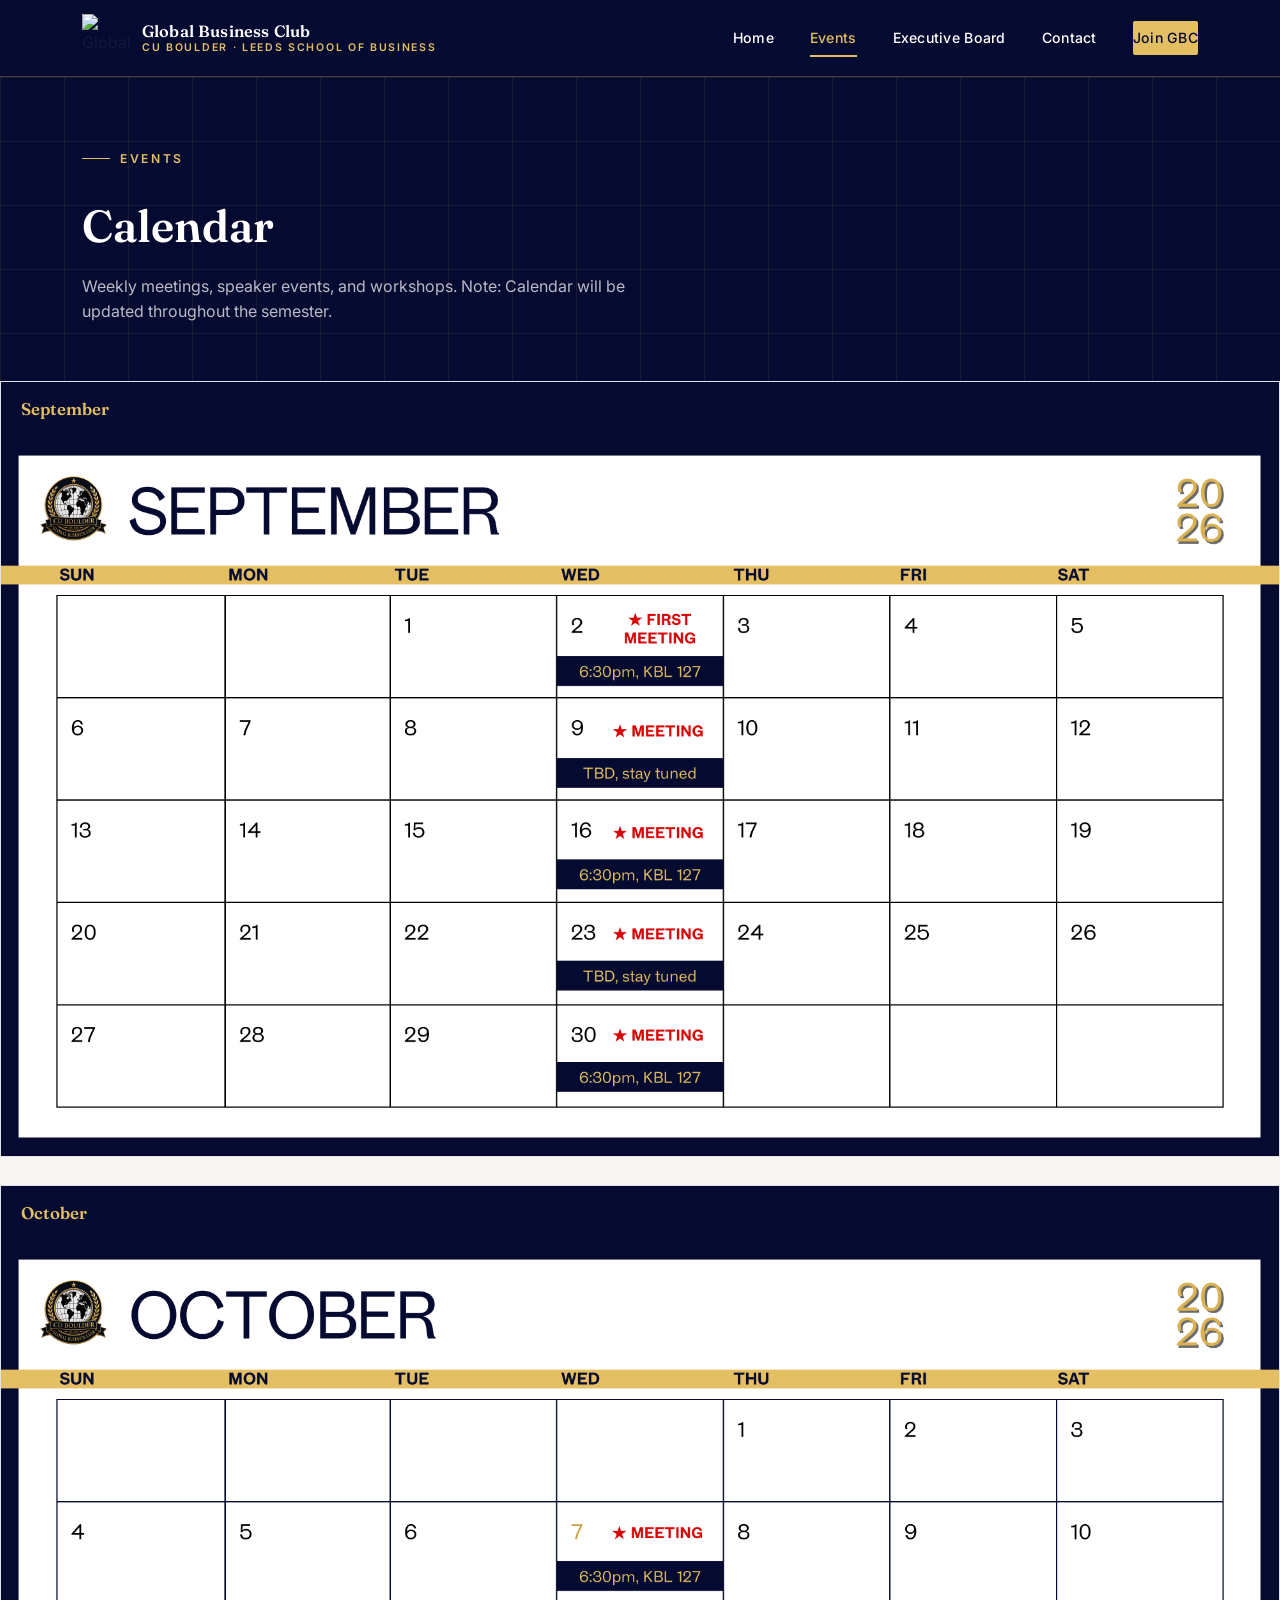
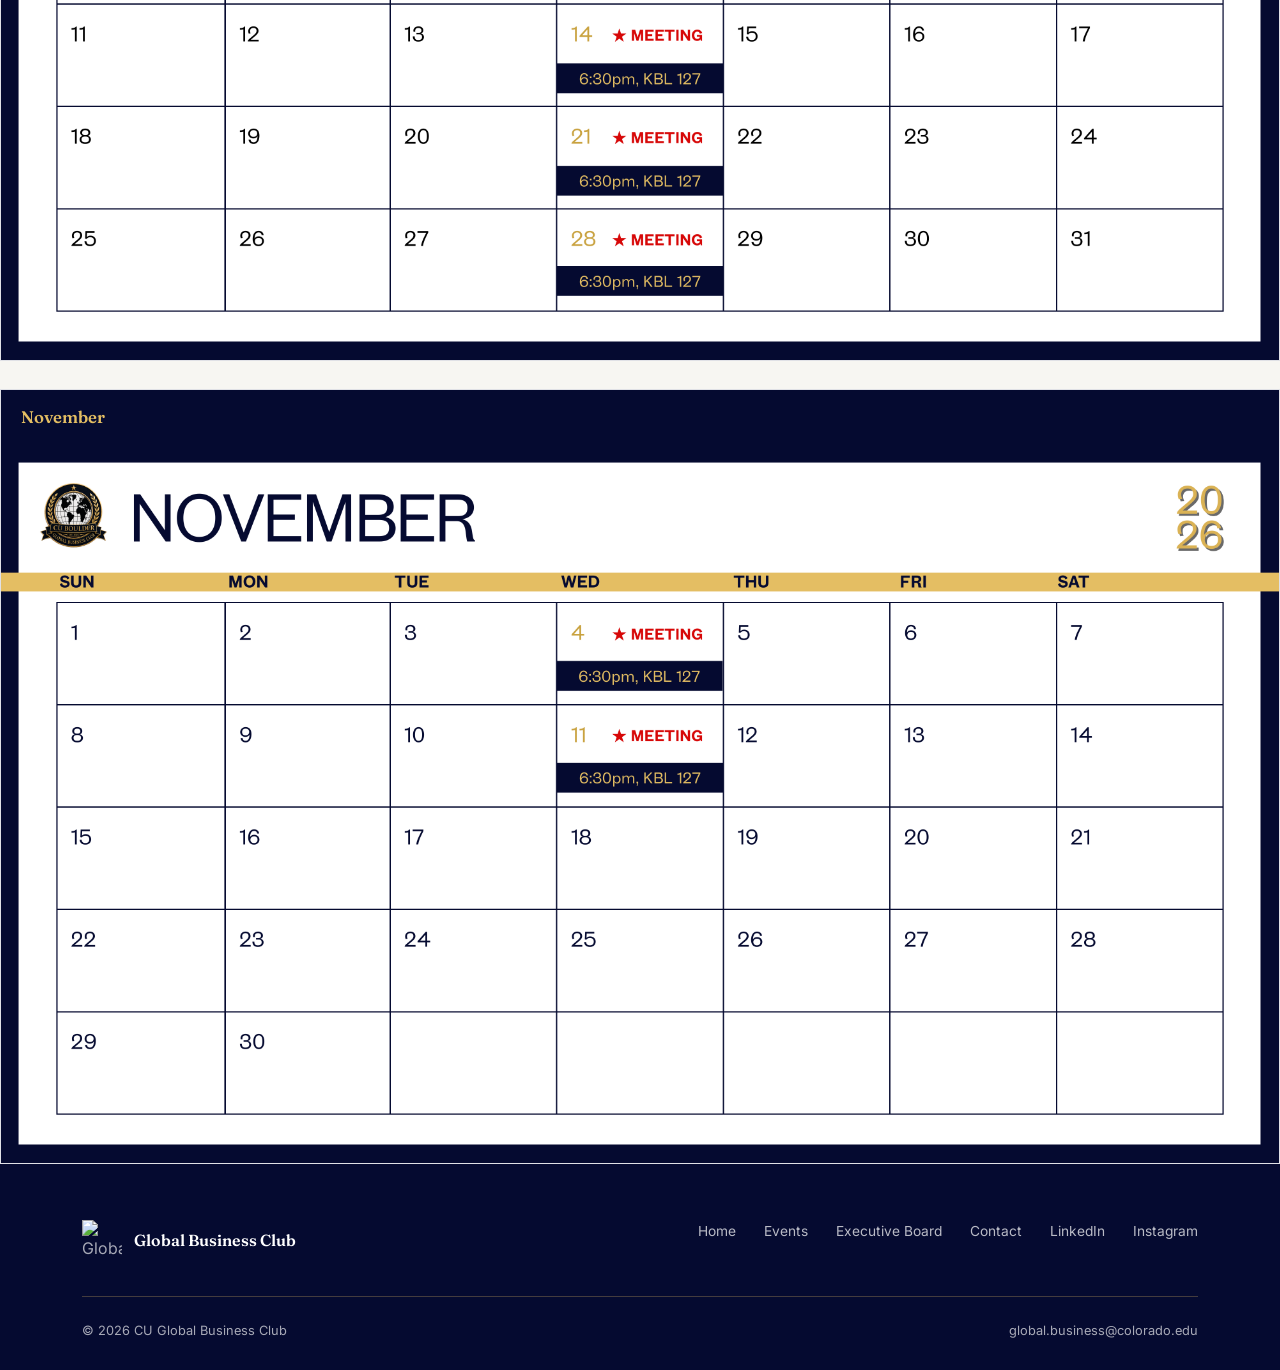
==== commit 1154dd44: "Update calendar.html" ====
--- a/calendar.html
+++ b/calendar.html
@@ -30,13 +30,9 @@
   <div class="container page-hero-inner">
     <div class="eyebrow">Events</div>
     <h1>Calendar</h1>
-    <p>Weekly meetings, speaker events, and workshops — updated throughout the semester.</p>
+    <p>Weekly meetings, speaker events, and workshops. Note: Calendar will be updated throughout the semester.</p>
   </div>
 </section>
-
-<section>
-  <div class="container">
-    <p class="cal-note">Note: More events will be added throughout the semester.</p>
 
     <div class="cal-grid">
       <div class="cal-card">
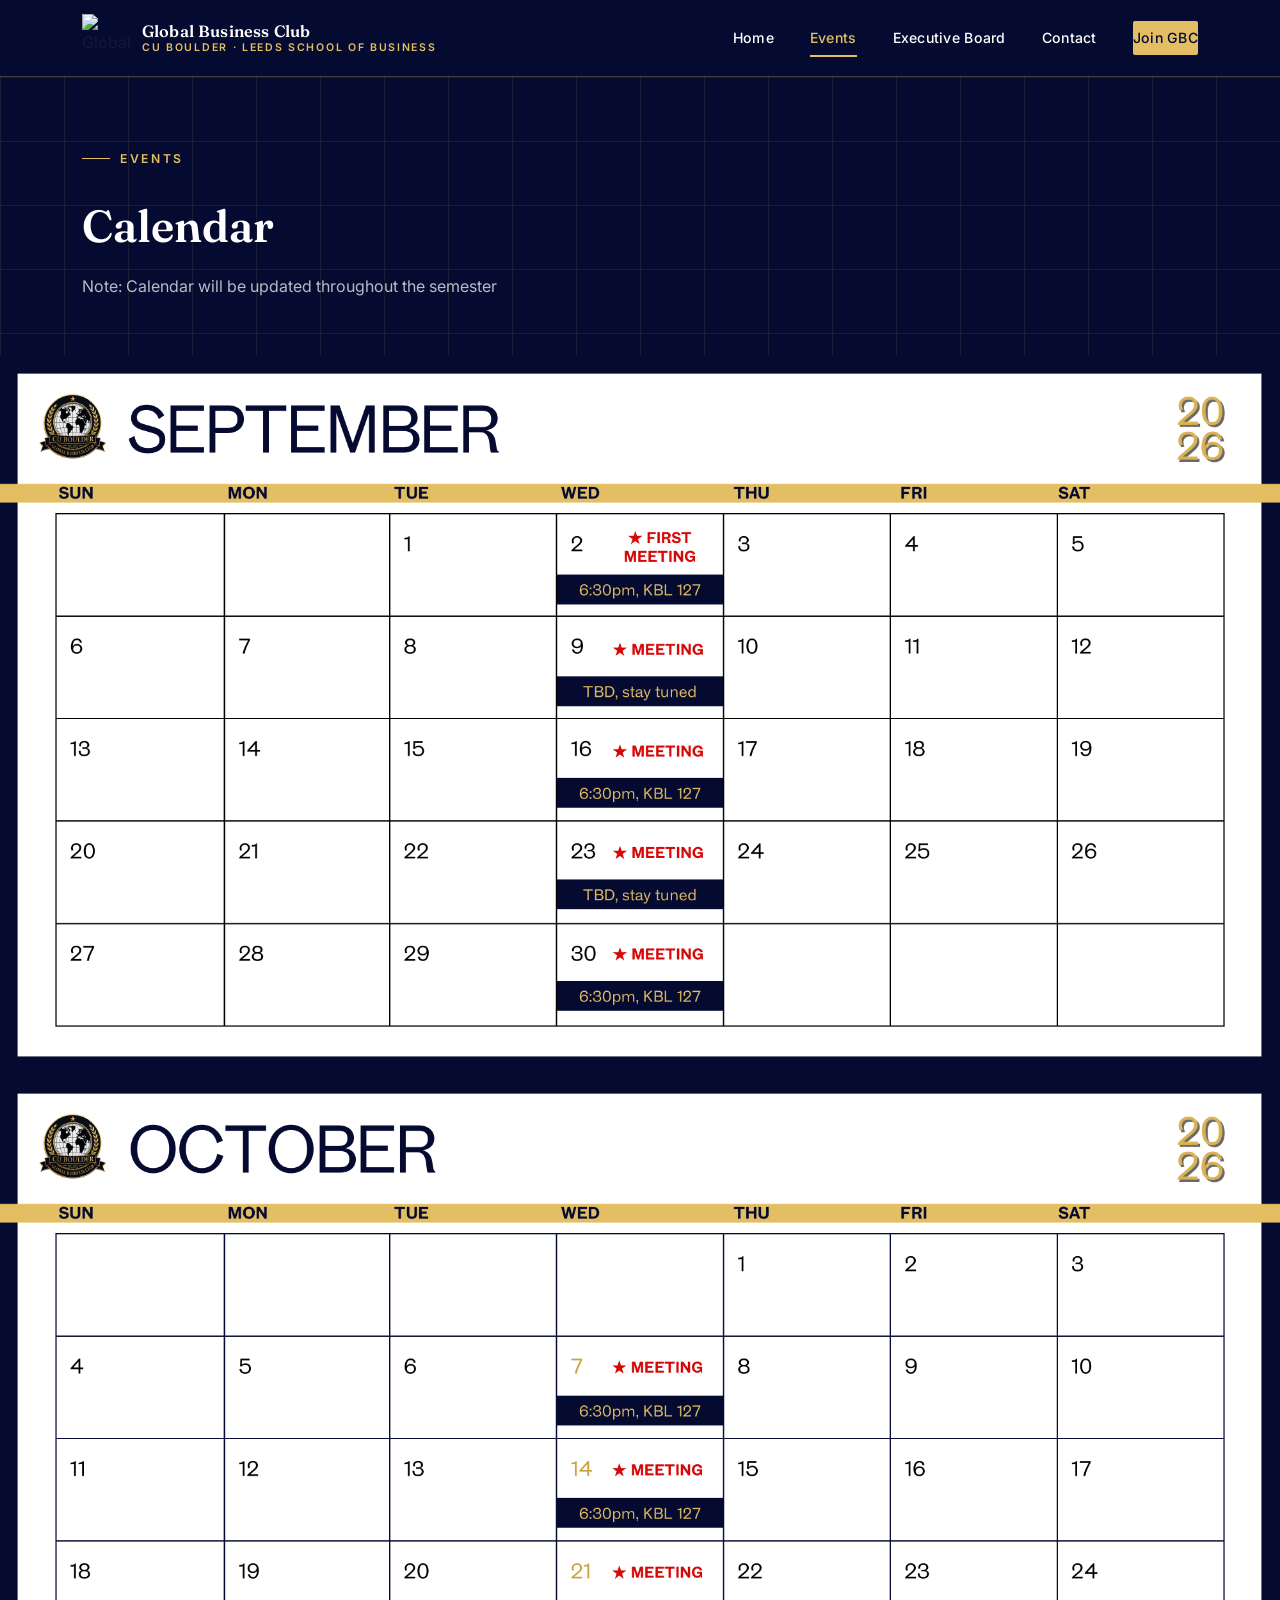
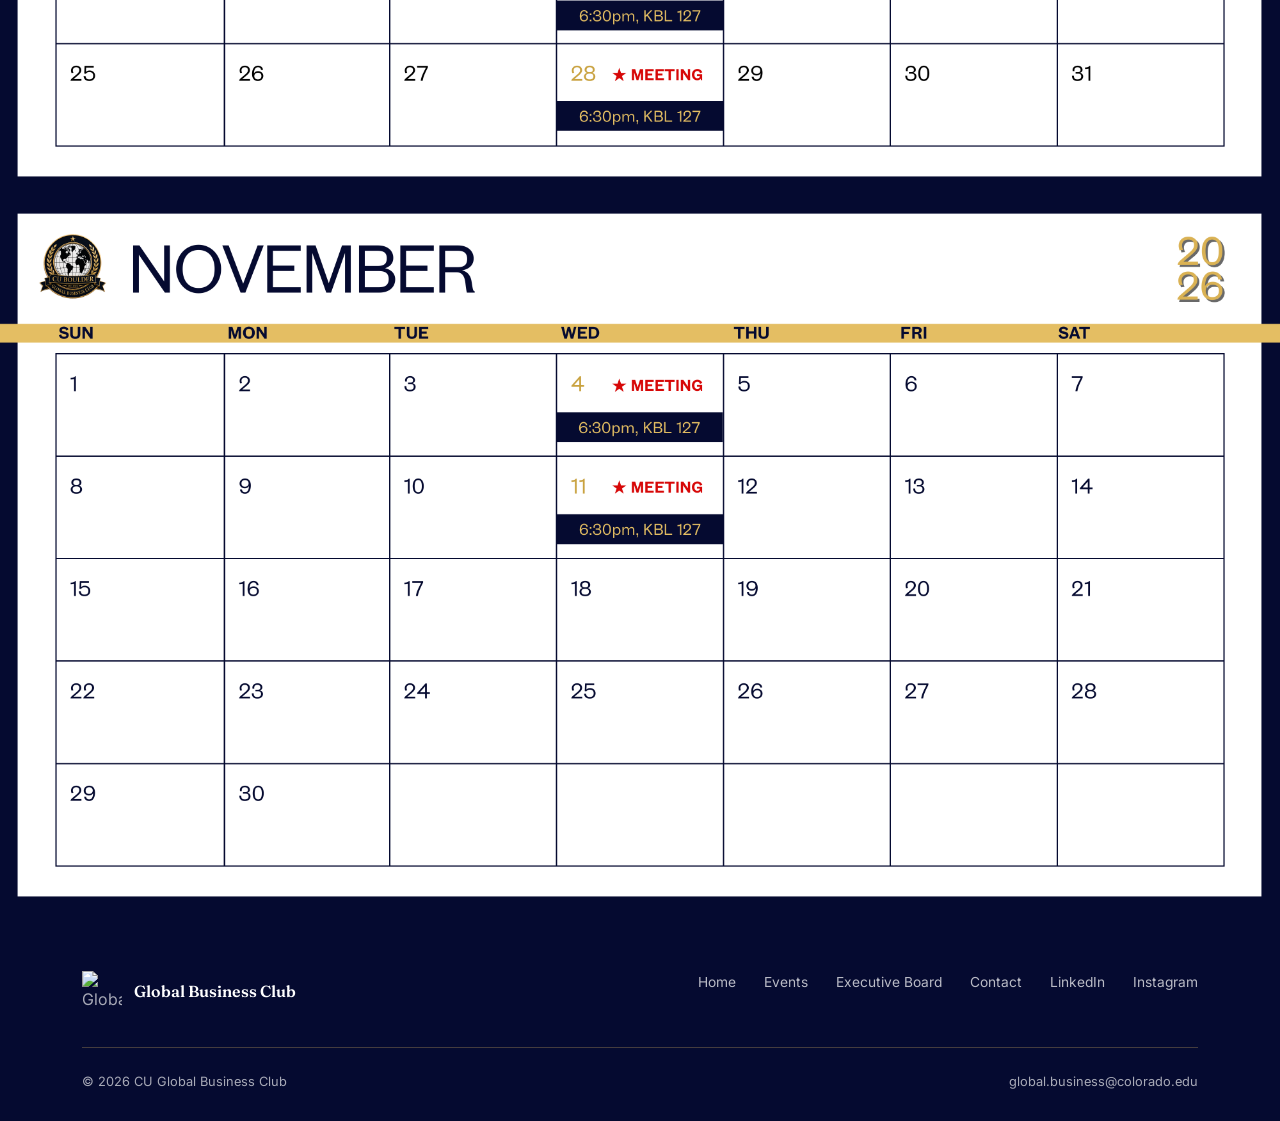
==== commit abe749f0: "Update calendar.html" ====
--- a/calendar.html
+++ b/calendar.html
@@ -30,21 +30,15 @@
   <div class="container page-hero-inner">
     <div class="eyebrow">Events</div>
     <h1>Calendar</h1>
-    <p>Weekly meetings, speaker events, and workshops. Note: Calendar will be updated throughout the semester.</p>
+    <p>Note: Calendar will be updated throughout the semester</p>
   </div>
 </section>
 
     <div class="cal-grid">
-      <div class="cal-card">
-        <div class="cal-card-label">September</div>
         <img src="calimages/calendar-september.png" alt="September 2026 calendar">
       </div>
-      <div class="cal-card">
-        <div class="cal-card-label">October</div>
         <img src="calimages/calendar-october.png" alt="October 2026 calendar">
       </div>
-      <div class="cal-card">
-        <div class="cal-card-label">November</div>
         <img src="calimages/calendar-november.png" alt="November 2026 calendar">
       </div>
     </div>
